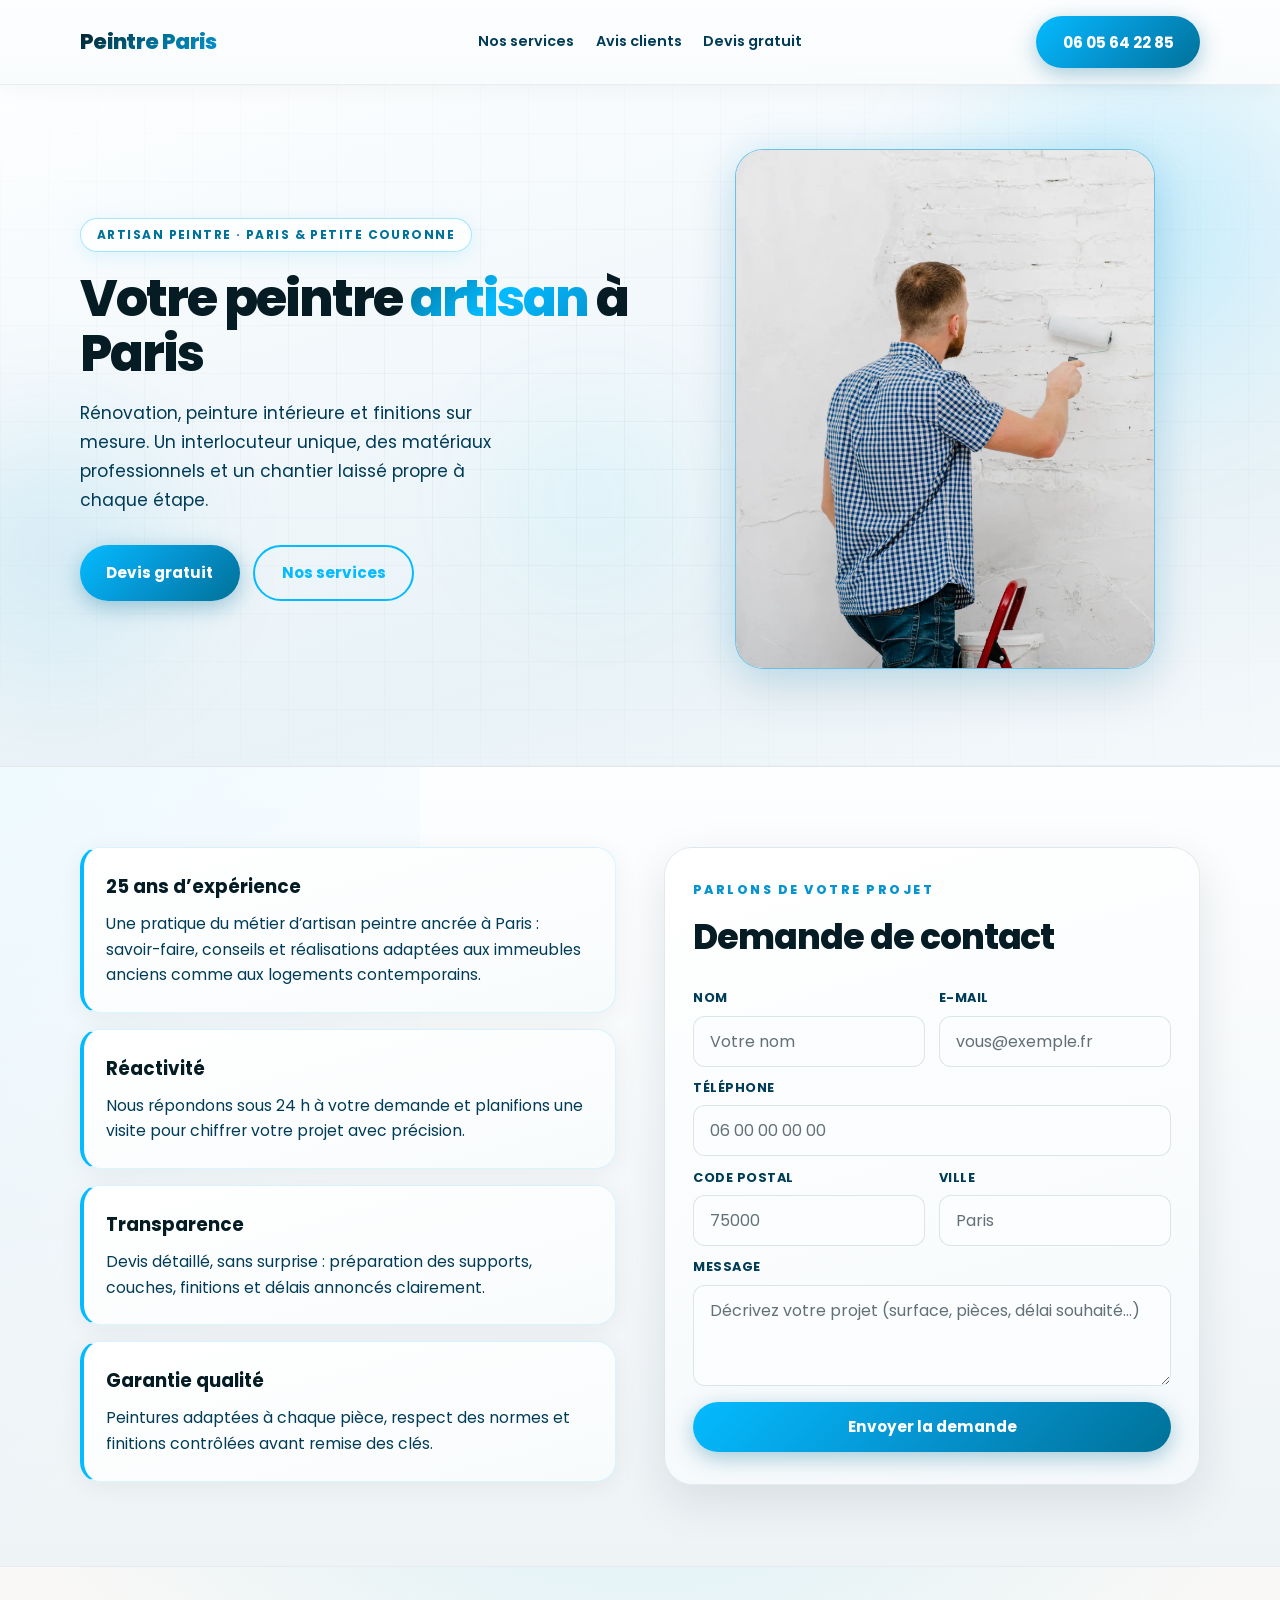
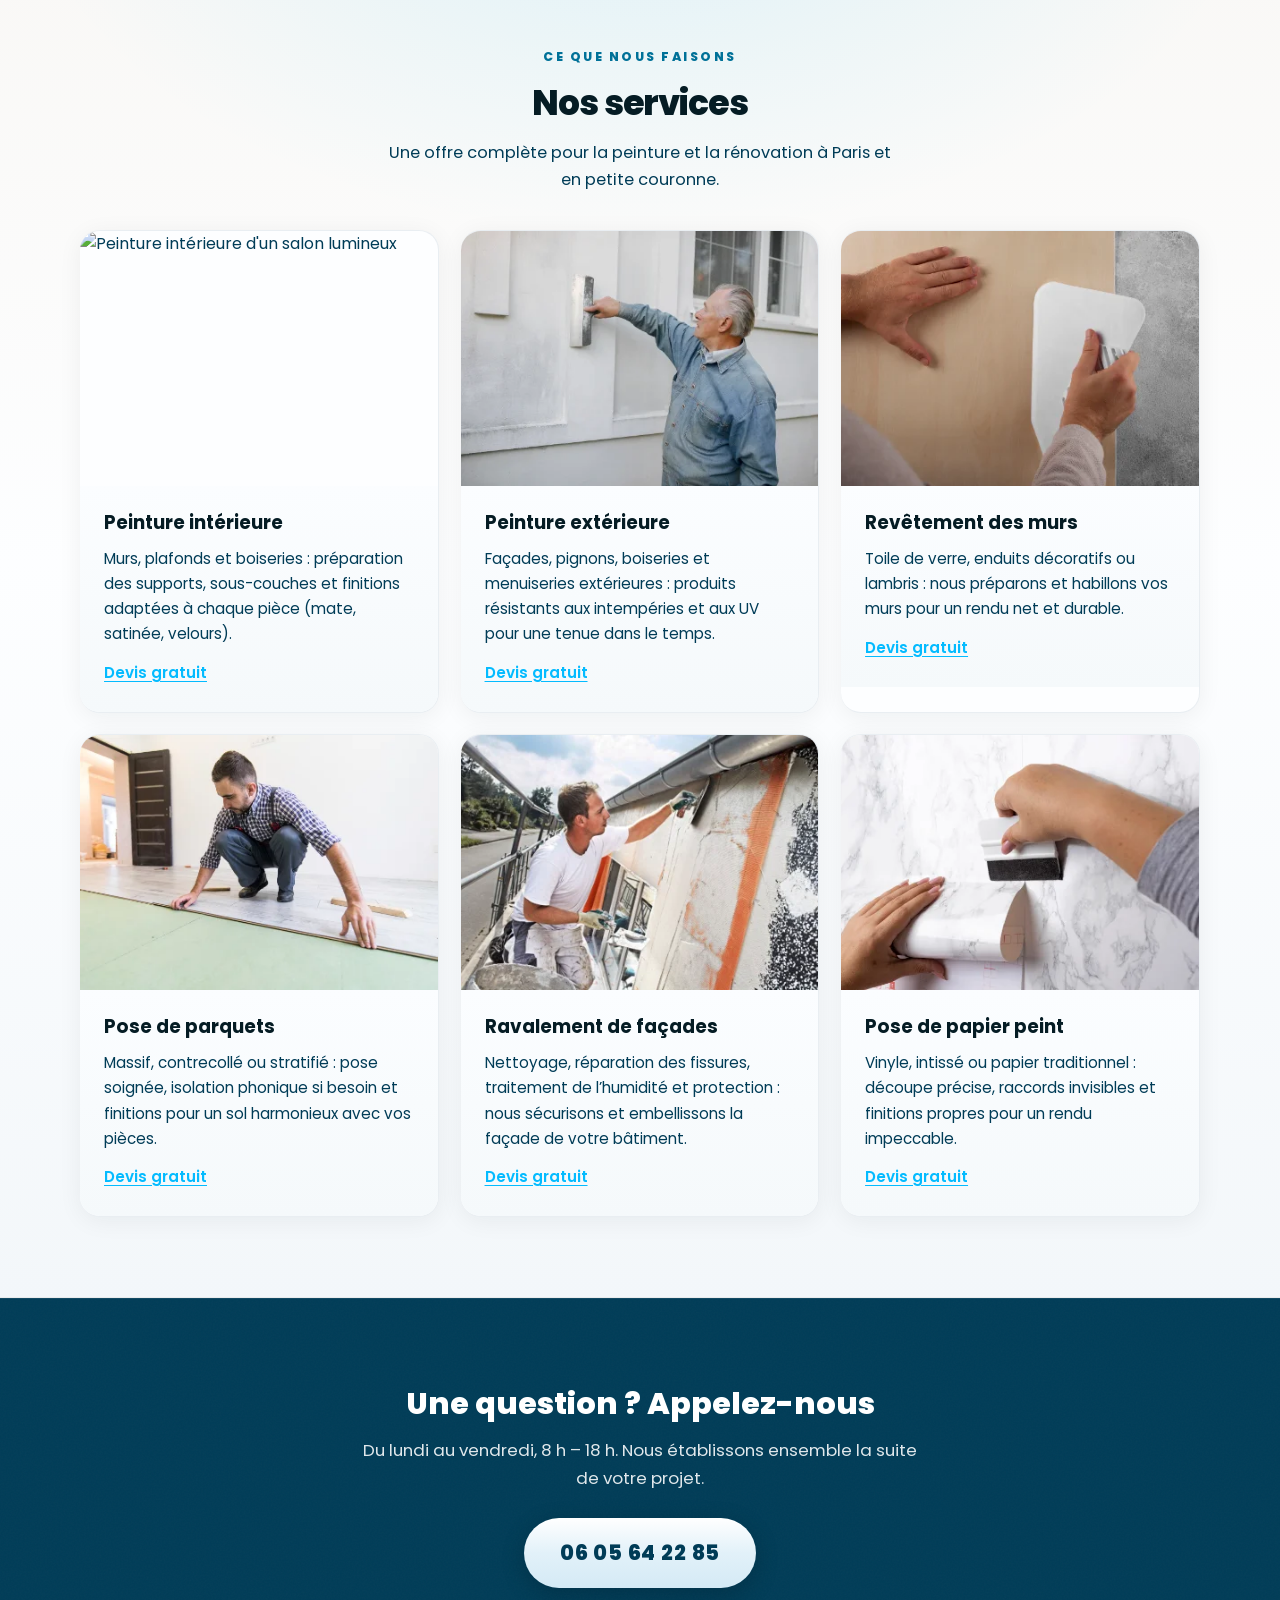
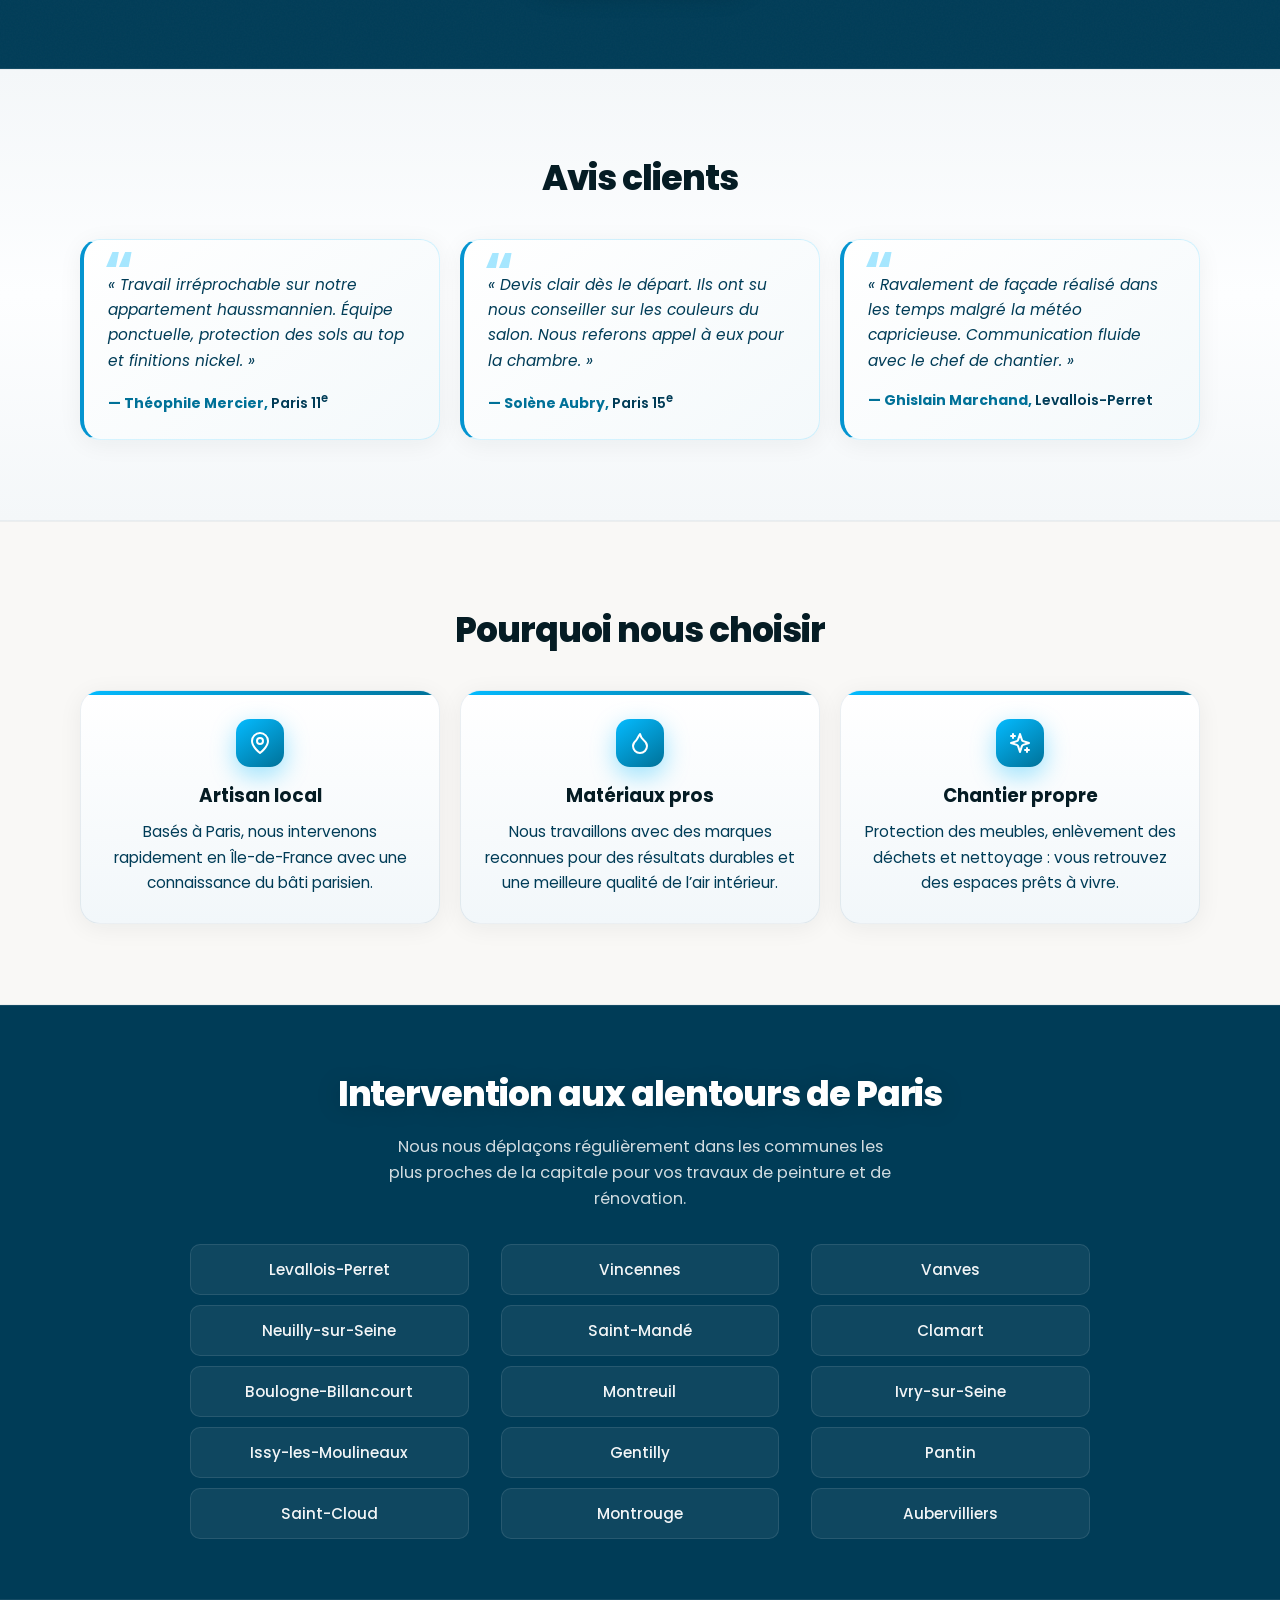
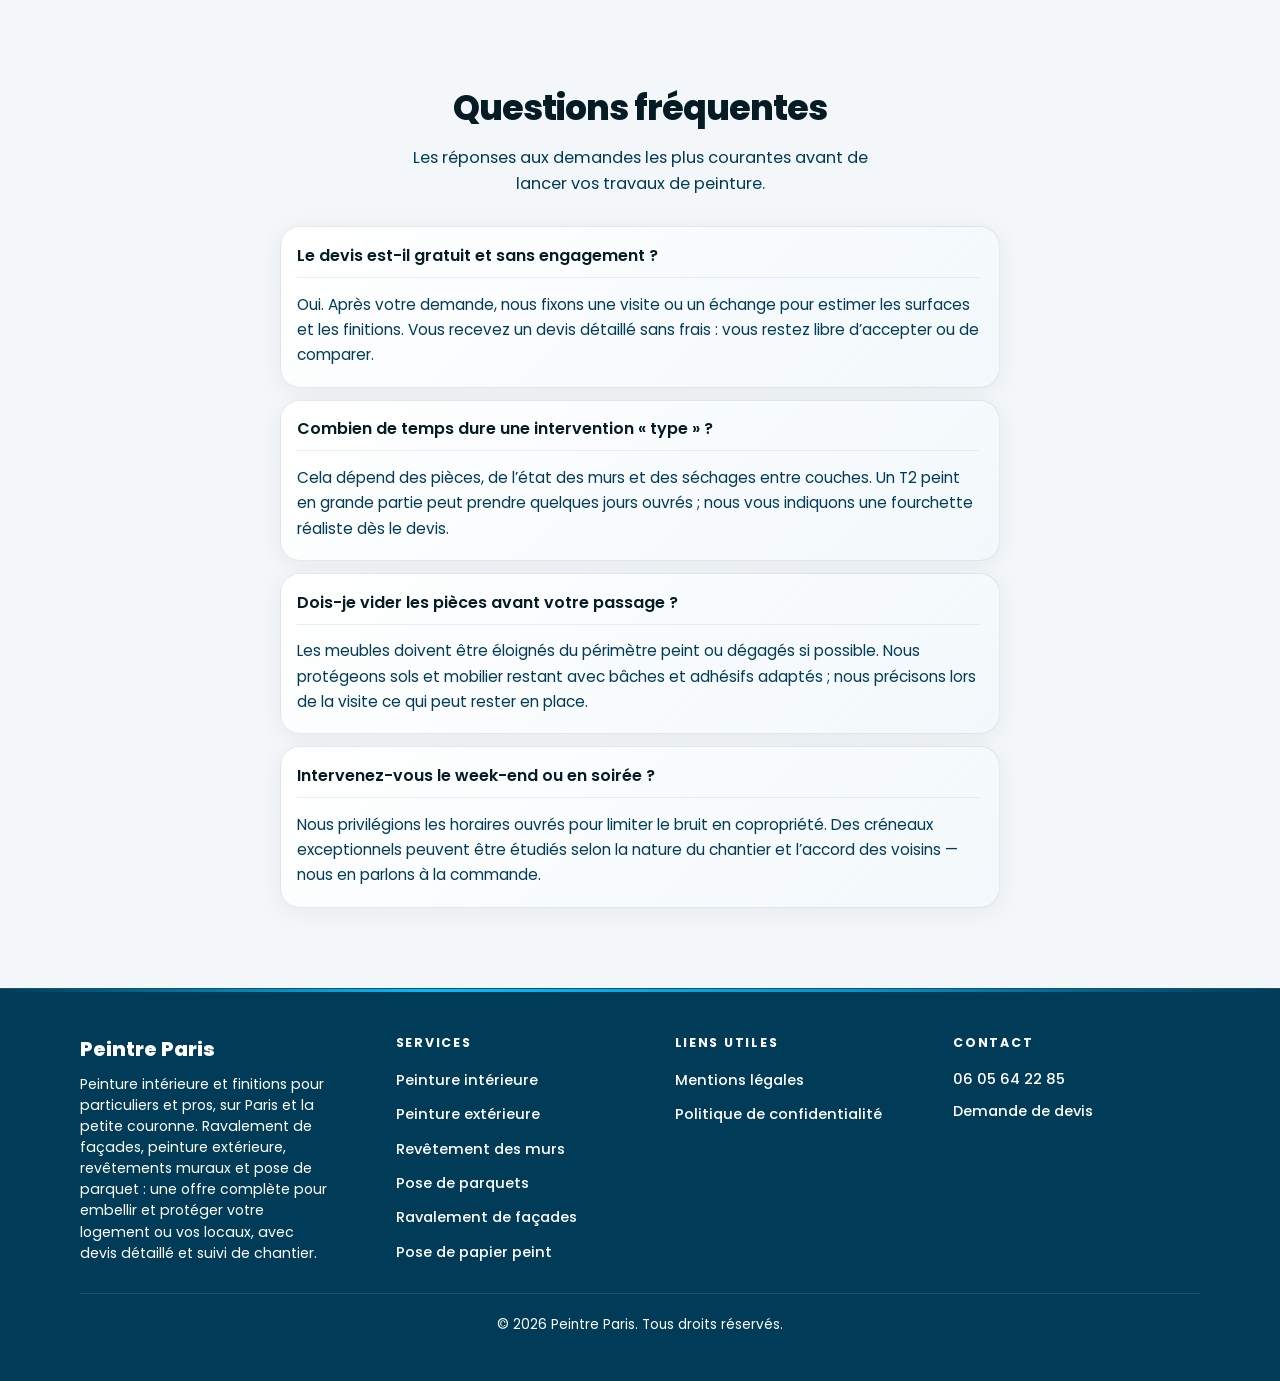
==== index.html @ 9cece426 "Prêt à être mis en ligne" ====
<!DOCTYPE html>
<html lang="fr">
<head>
  <meta charset="UTF-8">
  <meta name="viewport" content="width=device-width, initial-scale=1.0">
  <meta name="description" content="Peintre Paris — artisan peintre à Paris : peinture intérieure, ravalement, finitions. Devis gratuit. Intervention rapide en Île-de-France.">
  <meta name="keywords" content="peintre Paris, artisan peintre, peinture intérieure Paris, ravalement, devis peinture">
  <meta name="robots" content="index, follow">
  <meta property="og:title" content="Peintre Paris | Artisan peintre à Paris">
  <meta property="og:description" content="Peinture et rénovation à Paris. Devis gratuit, travail soigné et délais respectés.">
  <meta property="og:type" content="website">
  <meta property="og:locale" content="fr_FR">
  <title>Peintre Paris | Artisan peintre à Paris — Devis gratuit</title>
  <link rel="canonical" href="https://www.peintre-paris.fr/">
  <link rel="preconnect" href="https://fonts.googleapis.com">
  <link rel="preconnect" href="https://fonts.gstatic.com" crossorigin>
  <link href="https://fonts.googleapis.com/css2?family=Poppins:ital,wght@0,400;0,500;0,600;0,700;0,800;1,400&display=swap" rel="stylesheet">
  <link rel="stylesheet" href="styles.css">
  <script type="application/ld+json">
  {
    "@context": "https://schema.org",
    "@type": "LocalBusiness",
    "name": "Peintre Paris",
    "description": "Artisan peintre à Paris : peinture intérieure, ravalement, finitions et rénovation.",
    "telephone": "+33605642285",
    "areaServed": { "@type": "City", "name": "Paris" },
    "priceRange": "€€"
  }
  </script>
  <script type="application/ld+json">
  {
    "@context": "https://schema.org",
    "@type": "FAQPage",
    "mainEntity": [
      {
        "@type": "Question",
        "name": "Le devis est-il gratuit et sans engagement ?",
        "acceptedAnswer": { "@type": "Answer", "text": "Oui. Après votre demande, nous fixons une visite ou un échange pour estimer les surfaces et les finitions. Vous recevez un devis détaillé sans frais : vous restez libre d'accepter ou de comparer." }
      },
      {
        "@type": "Question",
        "name": "Combien de temps dure une intervention « type » ?",
        "acceptedAnswer": { "@type": "Answer", "text": "Cela dépend des pièces, de l'état des murs et des séchages entre couches. Un T2 peint en grande partie peut prendre quelques jours ouvrés ; nous vous indiquons une fourchette réaliste dès le devis." }
      },
      {
        "@type": "Question",
        "name": "Dois-je vider les pièces avant votre passage ?",
        "acceptedAnswer": { "@type": "Answer", "text": "Les meubles doivent être éloignés du périmètre peint ou dégagés si possible. Nous protégeons sols et mobilier restant avec bâches et adhésifs adaptés ; nous précisons lors de la visite ce qui peut rester en place." }
      },
      {
        "@type": "Question",
        "name": "Intervenez-vous le week-end ou en soirée ?",
        "acceptedAnswer": { "@type": "Answer", "text": "Nous privilégions les horaires ouvrés pour limiter le bruit en copropriété. Des créneaux exceptionnels peuvent être étudiés selon la nature du chantier et l'accord des voisins — nous en parlons à la commande." }
      }
    ]
  }
  </script>
</head>
<body>
  <header class="site-header">
    <div class="container header-inner">
      <a href="#" class="logo" aria-label="Peintre Paris — accueil">Peintre Paris</a>
      <nav class="nav nav-desktop" aria-label="Navigation principale">
        <a href="#services">Nos services</a>
        <a href="#avis">Avis clients</a>
        <a href="#contact">Devis gratuit</a>
      </nav>
      <a href="tel:+33605642285" class="btn btn-primary header-call header-call-desktop" aria-label="Appeler le 06 05 64 22 85">06 05 64 22 85</a>
      <button type="button" class="header-menu-toggle" id="header-menu-toggle" aria-expanded="false" aria-controls="header-menu" aria-label="Ouvrir le menu">
        <span class="header-menu-toggle-bar" aria-hidden="true"></span>
        <span class="header-menu-toggle-bar" aria-hidden="true"></span>
        <span class="header-menu-toggle-bar" aria-hidden="true"></span>
      </button>
    </div>
  </header>

  <!-- Menu mobile : hors du <header> pour que position:fixed couvre bien la fenêtre (évite le bug avec transform/backdrop sur le header) -->
  <div class="header-menu" id="header-menu" hidden>
    <div class="header-menu-backdrop" tabindex="-1"></div>
    <div class="header-menu-panel" role="dialog" aria-modal="true" aria-labelledby="header-menu-title">
      <div class="header-menu-panel-header">
        <p id="header-menu-title" class="visually-hidden">Menu</p>
        <button type="button" class="header-menu-close" id="header-menu-close" aria-label="Fermer le menu">
          <svg class="header-menu-close-icon" xmlns="http://www.w3.org/2000/svg" viewBox="0 0 24 24" fill="none" stroke="currentColor" stroke-width="2" stroke-linecap="round" aria-hidden="true"><path d="M18 6 6 18M6 6l12 12"/></svg>
        </button>
      </div>
      <nav class="nav nav-mobile" aria-label="Navigation principale">
        <a href="#services">Nos services</a>
        <a href="#avis">Avis clients</a>
        <a href="#contact">Devis gratuit</a>
      </nav>
      <a href="tel:+33605642285" class="btn header-call header-call-mobile" aria-label="Appeler le 06 05 64 22 85">06 05 64 22 85</a>
    </div>
  </div>

  <main>
    <section class="hero" aria-labelledby="hero-title">
      <div class="hero-bg" aria-hidden="true">
        <span class="hero-blob hero-blob--1"></span>
        <span class="hero-blob hero-blob--2"></span>
        <span class="hero-blob hero-blob--3"></span>
        <span class="hero-gridlines"></span>
      </div>
      <div class="container hero-grid">
        <div class="hero-content anim-fade-up">
          <p class="hero-badge">Artisan peintre · Paris &amp; petite couronne</p>
          <h1 id="hero-title">Votre peintre <span class="text-gradient">artisan</span> à Paris</h1>
          <p class="hero-lead">Rénovation, peinture intérieure et finitions sur mesure. Un interlocuteur unique, des matériaux professionnels et un chantier laissé propre à chaque étape.</p>
          <div class="hero-actions">
            <a href="#contact" class="btn btn-primary">Devis gratuit</a>
            <a href="#services" class="btn btn-outline">Nos services</a>
          </div>
        </div>
        <div class="hero-visual anim-fade-up anim-delay-1">
          <figure class="hero-figure">
            <img src="public/images/expert-peinture.webp" width="640" height="800" alt="Artisan peintre expert appliquant de la peinture sur un mur intérieur" loading="eager" fetchpriority="high" decoding="async">
          </figure>
        </div>
      </div>
    </section>

    <section class="section section-intro" id="contact" aria-labelledby="intro-title">
      <div class="section-intro-accent" aria-hidden="true"></div>
      <div class="container two-col">
        <div class="intro-cards">
          <h2 id="intro-title" class="visually-hidden">Pourquoi nous écrire</h2>
          <article class="card card-text anim-fade-up">
            <h3 class="card-title">25 ans d’expérience</h3>
            <p>Une pratique du métier d’artisan peintre ancrée à Paris : savoir-faire, conseils et réalisations adaptées aux immeubles anciens comme aux logements contemporains.</p>
          </article>
          <article class="card card-text anim-fade-up anim-delay-1">
            <h3 class="card-title">Réactivité</h3>
            <p>Nous répondons sous 24 h à votre demande et planifions une visite pour chiffrer votre projet avec précision.</p>
          </article>
          <article class="card card-text anim-fade-up anim-delay-2">
            <h3 class="card-title">Transparence</h3>
            <p>Devis détaillé, sans surprise : préparation des supports, couches, finitions et délais annoncés clairement.</p>
          </article>
          <article class="card card-text anim-fade-up anim-delay-3">
            <h3 class="card-title">Garantie qualité</h3>
            <p>Peintures adaptées à chaque pièce, respect des normes et finitions contrôlées avant remise des clés.</p>
          </article>
        </div>
        <div class="contact-block anim-fade-up">
          <p class="eyebrow">Parlons de votre projet</p>
          <h2 class="section-heading">Demande de contact</h2>
          <form class="contact-form" action="#" method="post" name="contact">
            <div class="contact-form-row">
              <div class="contact-field">
                <label for="name">Nom</label>
                <input type="text" id="name" name="name" required autocomplete="name" placeholder="Votre nom">
              </div>
              <div class="contact-field">
                <label for="email">E-mail</label>
                <input type="email" id="email" name="email" required autocomplete="email" placeholder="vous@exemple.fr">
              </div>
            </div>
            <div class="contact-form-row contact-form-row--full">
              <div class="contact-field">
                <label for="phone">Téléphone</label>
                <input type="tel" id="phone" name="phone" autocomplete="tel" placeholder="06 00 00 00 00">
              </div>
            </div>
            <div class="contact-form-row">
              <div class="contact-field">
                <label for="postal">Code postal</label>
                <input type="text" id="postal" name="postal" required inputmode="numeric" autocomplete="postal-code" maxlength="9" placeholder="75000">
              </div>
              <div class="contact-field">
                <label for="city">Ville</label>
                <input type="text" id="city" name="city" required autocomplete="address-level2" placeholder="Paris">
              </div>
            </div>
            <div class="contact-field contact-field--full">
              <label for="message">Message</label>
              <textarea id="message" name="message" rows="3" required placeholder="Décrivez votre projet (surface, pièces, délai souhaité…)"></textarea>
            </div>

            <button type="submit" class="btn btn-primary btn-block">Envoyer la demande</button>
          </form>
        </div>
      </div>
    </section>

    <section class="section section-services" id="services" aria-labelledby="services-title">
      <div class="section-services-glow" aria-hidden="true"></div>
      <div class="container">
        <p class="eyebrow center">Ce que nous faisons</p>
        <h2 id="services-title" class="section-heading center">Nos services</h2>
        <p class="section-sub center">Une offre complète pour la peinture et la rénovation à Paris et en petite couronne.</p>
        <div class="services-grid">
          <article class="card card-service anim-fade-up">
            <img src="public/images/images-services/peinture%20inte%CC%81rieure.webp" width="400" height="285" alt="Peinture intérieure d'un salon lumineux" loading="lazy" decoding="async">
            <div class="card-service-body">
              <h3 class="card-title">Peinture intérieure</h3>
              <p>Murs, plafonds et boiseries : préparation des supports, sous-couches et finitions adaptées à chaque pièce (mate, satinée, velours).</p>
              <a href="#contact" class="card-service-link">Devis gratuit</a>
            </div>
          </article>
          <article class="card card-service anim-fade-up anim-delay-1">
            <img src="public/images/images-services/peinture%20eterieur.webp" width="400" height="285" alt="Façade de maison et peinture extérieure" loading="lazy" decoding="async">
            <div class="card-service-body">
              <h3 class="card-title">Peinture extérieure</h3>
              <p>Façades, pignons, boiseries et menuiseries extérieures : produits résistants aux intempéries et aux UV pour une tenue dans le temps.</p>
              <a href="#contact" class="card-service-link">Devis gratuit</a>
            </div>
          </article>
          <article class="card card-service anim-fade-up anim-delay-2">
            <img src="public/images/images-services/revetement%20murs.webp" width="400" height="285" alt="Revêtement mural et intérieur soigné" loading="lazy" decoding="async">
            <div class="card-service-body">
              <h3 class="card-title">Revêtement des murs</h3>
              <p>Toile de verre, enduits décoratifs ou lambris : nous préparons et habillons vos murs pour un rendu net et durable.</p>
              <a href="#contact" class="card-service-link">Devis gratuit</a>
            </div>
          </article>
          <article class="card card-service anim-fade-up anim-delay-3">
            <img src="public/images/images-services/pose%20de%20parquet.webp" width="400" height="285" alt="Pose de parquet et sol en bois" loading="lazy" decoding="async">
            <div class="card-service-body">
              <h3 class="card-title">Pose de parquets</h3>
              <p>Massif, contrecollé ou stratifié : pose soignée, isolation phonique si besoin et finitions pour un sol harmonieux avec vos pièces.</p>
              <a href="#contact" class="card-service-link">Devis gratuit</a>
            </div>
          </article>
          <article class="card card-service anim-fade-up anim-delay-1">
            <img src="public/images/images-services/ravalement%20facades.webp" width="400" height="285" alt="Ravalement de façade d'immeuble" loading="lazy" decoding="async">
            <div class="card-service-body">
              <h3 class="card-title">Ravalement de façades</h3>
              <p>Nettoyage, réparation des fissures, traitement de l’humidité et protection : nous sécurisons et embellissons la façade de votre bâtiment.</p>
              <a href="#contact" class="card-service-link">Devis gratuit</a>
            </div>
          </article>
          <article class="card card-service anim-fade-up anim-delay-2">
            <img src="public/images/images-services/pose%20papier%20peint.webp" width="400" height="285" alt="Pose de papier peint sur un mur" loading="lazy" decoding="async">
            <div class="card-service-body">
              <h3 class="card-title">Pose de papier peint</h3>
              <p>Vinyle, intissé ou papier traditionnel : découpe précise, raccords invisibles et finitions propres pour un rendu impeccable.</p>
              <a href="#contact" class="card-service-link">Devis gratuit</a>
            </div>
          </article>
        </div>
      </div>
    </section>

    <section class="section section-cta-call" aria-labelledby="call-title">
      <div class="container cta-call-inner anim-fade-up">
        <h2 id="call-title">Une question ? Appelez-nous</h2>
        <p class="cta-call-text">Du lundi au vendredi, 8 h – 18 h. Nous établissons ensemble la suite de votre projet.</p>
        <a href="tel:+33605642285" class="btn btn-call">06 05 64 22 85</a>
      </div>
    </section>

    <section class="section section-reviews" id="avis" aria-labelledby="reviews-title">
      <div class="container">
        <h2 id="reviews-title" class="section-heading center">Avis clients</h2>
        <div class="reviews-grid">
          <blockquote class="card review anim-fade-up">
            <p>« Travail irréprochable sur notre appartement haussmannien. Équipe ponctuelle, protection des sols au top et finitions nickel. »</p>
            <footer>— Théophile Mercier, <span>Paris 11<sup>e</sup></span></footer>
          </blockquote>
          <blockquote class="card review anim-fade-up anim-delay-1">
            <p>« Devis clair dès le départ. Ils ont su nous conseiller sur les couleurs du salon. Nous referons appel à eux pour la chambre. »</p>
            <footer>— Solène Aubry, <span>Paris 15<sup>e</sup></span></footer>
          </blockquote>
          <blockquote class="card review anim-fade-up anim-delay-2">
            <p>« Ravalement de façade réalisé dans les temps malgré la météo capricieuse. Communication fluide avec le chef de chantier. »</p>
            <footer>— Ghislain Marchand, <span>Levallois-Perret</span></footer>
          </blockquote>
        </div>
      </div>
    </section>

    <section class="section section-why" aria-labelledby="why-title">
      <div class="container">
        <h2 id="why-title" class="section-heading center">Pourquoi nous choisir</h2>
        <div class="why-grid">
          <article class="card card-why anim-fade-up">
            <span class="card-why-icon" aria-hidden="true">
              <svg class="card-why-icon-svg" xmlns="http://www.w3.org/2000/svg" viewBox="0 0 24 24" fill="none" stroke="currentColor" stroke-width="2" stroke-linecap="round" stroke-linejoin="round"><path d="M20 10c0 6-8 12-8 12s-8-6-8-12a8 8 0 0 1 16 0Z"/><circle cx="12" cy="10" r="3"/></svg>
            </span>
            <h3 class="card-title">Artisan local</h3>
            <p>Basés à Paris, nous intervenons rapidement en Île-de-France avec une connaissance du bâti parisien.</p>
          </article>
          <article class="card card-why anim-fade-up anim-delay-1">
            <span class="card-why-icon" aria-hidden="true">
              <svg class="card-why-icon-svg" xmlns="http://www.w3.org/2000/svg" viewBox="0 0 24 24" fill="none" stroke="currentColor" stroke-width="2" stroke-linecap="round" stroke-linejoin="round"><path d="M12 22a7 7 0 0 0 7-7c0-2-1-3.9-3-5.5s-3.5-4-4-6.5c-1.5 2-2.5 4.5-4 6.5C6 11.1 5 13 5 15a7 7 0 0 0 7 7z"/></svg>
            </span>
            <h3 class="card-title">Matériaux pros</h3>
            <p>Nous travaillons avec des marques reconnues pour des résultats durables et une meilleure qualité de l’air intérieur.</p>
          </article>
          <article class="card card-why anim-fade-up anim-delay-2">
            <span class="card-why-icon" aria-hidden="true">
              <svg class="card-why-icon-svg" xmlns="http://www.w3.org/2000/svg" viewBox="0 0 24 24" fill="none" stroke="currentColor" stroke-width="2" stroke-linecap="round" stroke-linejoin="round"><path d="m12 3-1.912 5.813a2 2 0 0 1-1.275 1.275L3 12l5.813 1.912a2 2 0 0 1 1.275 1.275L12 21l1.912-5.813a2 2 0 0 1 1.275-1.275L21 12l-5.813-1.912a2 2 0 0 1-1.275-1.275L12 3Z"/><path d="M5 3v4"/><path d="M19 17v4"/><path d="M3 5h4"/><path d="M17 19h4"/></svg>
            </span>
            <h3 class="card-title">Chantier propre</h3>
            <p>Protection des meubles, enlèvement des déchets et nettoyage : vous retrouvez des espaces prêts à vivre.</p>
          </article>
        </div>
      </div>
    </section>

    <section class="section section-communes" id="communes" aria-labelledby="communes-title">
      <div class="container">
        <h2 id="communes-title" class="section-heading section-heading--light center">Intervention aux alentours de Paris</h2>
        <p class="section-communes-intro">Nous nous déplaçons régulièrement dans les communes les plus proches de la capitale pour vos travaux de peinture et de rénovation.</p>
        <div class="communes-grid">
          <ul class="communes-list">
            <li>Levallois-Perret</li>
            <li>Neuilly-sur-Seine</li>
            <li>Boulogne-Billancourt</li>
            <li>Issy-les-Moulineaux</li>
            <li>Saint-Cloud</li>
          </ul>
          <ul class="communes-list">
            <li>Vincennes</li>
            <li>Saint-Mandé</li>
            <li>Montreuil</li>
            <li>Gentilly</li>
            <li>Montrouge</li>
          </ul>
          <ul class="communes-list">
            <li>Vanves</li>
            <li>Clamart</li>
            <li>Ivry-sur-Seine</li>
            <li>Pantin</li>
            <li>Aubervilliers</li>
          </ul>
        </div>
      </div>
    </section>

    <section class="section section-faq" id="faq" aria-labelledby="faq-title">
      <div class="container faq-inner anim-fade-up">
        <h2 id="faq-title" class="section-heading center">Questions fréquentes</h2>
        <p class="faq-intro">Les réponses aux demandes les plus courantes avant de lancer vos travaux de peinture.</p>
        <div class="faq-list">
          <article class="faq-item">
            <h3 class="faq-question">Le devis est-il gratuit et sans engagement&nbsp;?</h3>
            <div class="faq-answer">
              <p>Oui. Après votre demande, nous fixons une visite ou un échange pour estimer les surfaces et les finitions. Vous recevez un devis détaillé sans frais : vous restez libre d’accepter ou de comparer.</p>
            </div>
          </article>
          <article class="faq-item">
            <h3 class="faq-question">Combien de temps dure une intervention «&nbsp;type&nbsp;»&nbsp;?</h3>
            <div class="faq-answer">
              <p>Cela dépend des pièces, de l’état des murs et des séchages entre couches. Un T2 peint en grande partie peut prendre quelques jours ouvrés ; nous vous indiquons une fourchette réaliste dès le devis.</p>
            </div>
          </article>
          <article class="faq-item">
            <h3 class="faq-question">Dois-je vider les pièces avant votre passage&nbsp;?</h3>
            <div class="faq-answer">
              <p>Les meubles doivent être éloignés du périmètre peint ou dégagés si possible. Nous protégeons sols et mobilier restant avec bâches et adhésifs adaptés ; nous précisons lors de la visite ce qui peut rester en place.</p>
            </div>
          </article>
          <article class="faq-item">
            <h3 class="faq-question">Intervenez-vous le week-end ou en soirée&nbsp;?</h3>
            <div class="faq-answer">
              <p>Nous privilégions les horaires ouvrés pour limiter le bruit en copropriété. Des créneaux exceptionnels peuvent être étudiés selon la nature du chantier et l’accord des voisins — nous en parlons à la commande.</p>
            </div>
          </article>
        </div>
      </div>
    </section>
  </main>

  <footer class="site-footer">
    <div class="container footer-grid">
      <div class="footer-col footer-col--brand">
        <strong class="footer-logo">Peintre Paris</strong>
        <p class="footer-desc">Peinture intérieure et finitions pour particuliers et pros, sur Paris et la petite couronne. Ravalement de façades, peinture extérieure, revêtements muraux et pose de parquet : une offre complète pour embellir et protéger votre logement ou vos locaux, avec devis détaillé et suivi de chantier.</p>
      </div>
      <div class="footer-col">
        <h3 class="footer-title">Services</h3>
        <ul class="footer-list">
          <li><a href="#services">Peinture intérieure</a></li>
          <li><a href="#services">Peinture extérieure</a></li>
          <li><a href="#services">Revêtement des murs</a></li>
          <li><a href="#services">Pose de parquets</a></li>
          <li><a href="#services">Ravalement de façades</a></li>
          <li><a href="#services">Pose de papier peint</a></li>
        </ul>
      </div>
      <div class="footer-col">
        <h3 class="footer-title">Liens utiles</h3>
        <ul class="footer-list">
          <li><a href="mentions-legales.html">Mentions légales</a></li>
          <li><a href="politique-confidentialite.html">Politique de confidentialité</a></li>
        </ul>
      </div>
      <div class="footer-col">
        <h3 class="footer-title">Contact</h3>
        <p class="footer-contact-line">
          <a href="tel:+33605642285">06 05 64 22 85</a>
        </p>
        <p class="footer-contact-line">
          <a href="#contact">Demande de devis</a>
        </p>
      </div>
      <p class="footer-copy">&copy; <span id="year"></span> Peintre Paris. Tous droits réservés.</p>
    </div>
  </footer>

  <script>
    document.getElementById('year').textContent = new Date().getFullYear();

    (function () {
      var toggle = document.getElementById('header-menu-toggle');
      var menu = document.getElementById('header-menu');
      if (!toggle || !menu) return;

      var backdrop = menu.querySelector('.header-menu-backdrop');

      function openMenu() {
        menu.removeAttribute('hidden');
        toggle.setAttribute('aria-expanded', 'true');
        toggle.classList.add('is-open');
        document.body.classList.add('menu-open');
      }

      function closeMenu() {
        menu.setAttribute('hidden', '');
        toggle.setAttribute('aria-expanded', 'false');
        toggle.classList.remove('is-open');
        document.body.classList.remove('menu-open');
      }

      function isOpen() {
        return !menu.hasAttribute('hidden');
      }

      toggle.addEventListener('click', function () {
        if (isOpen()) closeMenu();
        else openMenu();
      });

      if (backdrop) backdrop.addEventListener('click', closeMenu);

      var closeBtn = document.getElementById('header-menu-close');
      if (closeBtn) closeBtn.addEventListener('click', closeMenu);

      menu.querySelectorAll('a').forEach(function (link) {
        link.addEventListener('click', closeMenu);
      });

      document.addEventListener('keydown', function (e) {
        if (e.key === 'Escape' && isOpen()) closeMenu();
      });
    })();
  </script>
</body>
</html>
---- styles.css ----
/* Charte : accent #04BBFF, #0594D0, #007198, #003C57, #051C24 */

:root {
  --color-accent: #04bbff;
  --color-accent-mid: #0594d0;
  --color-accent-deep: #007198;
  --color-text-strong: #003c57;
  --color-text-dark: #051c24;
  /* Blancs nuancés (pas de #fff pur partout) */
  --bg-page: #f4f7f9;
  --bg-elevated: #fdfeff;
  --bg-muted: #eef3f6;
  --bg-warm: #f9f8f6;
  --color-bg-card: #ffffff;
  --color-border: rgba(0, 60, 87, 0.1);
  --shadow-sm: 0 4px 24px rgba(5, 28, 36, 0.06);
  --shadow-md: 0 16px 48px rgba(5, 28, 36, 0.1);
  --shadow-glow: 0 0 60px rgba(4, 187, 255, 0.28);
  --radius-lg: 20px;
  --radius-xl: 28px;
  --font: "Poppins", system-ui, sans-serif;
  --transition: 0.35s cubic-bezier(0.4, 0, 0.2, 1);
  /* Décalage au scroll vers les ancres (#contact, etc.) : sous le header sticky + marge */
  --scroll-anchor-offset: clamp(4.75rem, 3.25rem + 4vw, 6rem);
}

*,
*::before,
*::after {
  box-sizing: border-box;
}

html {
  scroll-behavior: smooth;
  scroll-padding-top: var(--scroll-anchor-offset);
}

body {
  margin: 0;
  font-family: var(--font);
  font-size: 1rem;
  line-height: 1.65;
  color: var(--color-text-strong);
  background-color: var(--bg-page);
  /* Fonds clairs : grain très léger + halos bleutés (évite le « blanc clinique ») */
  background-image:
    radial-gradient(ellipse 120% 80% at 80% -20%, rgba(4, 187, 255, 0.09), transparent 50%),
    radial-gradient(ellipse 90% 60% at 0% 100%, rgba(0, 113, 152, 0.06), transparent 45%),
    linear-gradient(180deg, #fafcfd 0%, var(--bg-page) 35%, #f0f5f8 100%);
  background-attachment: fixed;
  -webkit-font-smoothing: antialiased;
}

img {
  max-width: 100%;
  height: auto;
  display: block;
}

a {
  color: var(--color-accent-deep);
  text-decoration: none;
  transition: color var(--transition);
}

a:hover {
  color: var(--color-accent);
}

.visually-hidden {
  position: absolute;
  width: 1px;
  height: 1px;
  padding: 0;
  margin: -1px;
  overflow: hidden;
  clip: rect(0, 0, 0, 0);
  white-space: nowrap;
  border: 0;
}

.container {
  width: min(1120px, 100% - 2.5rem);
  margin-inline: auto;
  position: relative;
  z-index: 1;
}

/* Header — blanc cassé / verre clair */
.site-header {
  position: sticky;
  top: 0;
  z-index: 100;
  background: linear-gradient(180deg, rgba(253, 254, 255, 0.97) 0%, rgba(248, 251, 252, 0.92) 100%);
  backdrop-filter: blur(14px);
  -webkit-backdrop-filter: blur(14px);
  border-bottom: 1px solid rgba(0, 60, 87, 0.08);
  box-shadow: 0 4px 24px rgba(5, 28, 36, 0.04);
  animation: headerSlide 0.55s ease-out both;
}

/* Pas de transform ici : sinon le header crée un bloc de référence et casse position:fixed des descendants */
@keyframes headerSlide {
  from {
    opacity: 0;
  }
  to {
    opacity: 1;
  }
}

.header-inner {
  display: grid;
  grid-template-columns: 1fr auto;
  grid-template-rows: auto;
  align-items: center;
  gap: 0.85rem 1rem;
  padding-block: 1rem;
}

.header-inner .logo {
  grid-column: 1;
  grid-row: 1;
  justify-self: start;
}

.header-inner .nav-desktop {
  display: none !important;
}

.header-inner .header-call-desktop {
  display: none;
}

.header-inner .header-menu-toggle {
  grid-column: 2;
  grid-row: 1;
  justify-self: end;
}

@media (min-width: 901px) {
  .header-inner {
    grid-template-columns: minmax(0, 1fr) auto minmax(0, 1fr);
    gap: 1rem;
  }

  .header-inner .logo {
    grid-column: 1;
  }

  .header-inner .nav-desktop {
    display: flex !important;
    grid-column: 2;
    justify-self: center;
  }

  .header-inner .header-call-desktop {
    display: inline-flex;
    grid-column: 3;
    justify-self: end;
  }

  .header-inner .header-menu-toggle {
    display: none;
  }
}

.logo {
  font-family: var(--font);
  font-weight: 800;
  font-size: 1.35rem;
  letter-spacing: -0.03em;
  background: linear-gradient(135deg, var(--color-text-dark) 0%, var(--color-accent-deep) 55%, var(--color-accent-mid) 100%);
  -webkit-background-clip: text;
  background-clip: text;
  color: transparent;
  -webkit-text-fill-color: transparent;
}

.logo:hover {
  filter: brightness(1.08);
}

.nav {
  display: flex;
  gap: 1.35rem;
  font-size: 0.9rem;
  font-weight: 600;
  letter-spacing: normal;
}

.nav a {
  color: var(--color-text-strong);
  position: relative;
}

.nav a::after {
  content: "";
  position: absolute;
  left: 0;
  bottom: -4px;
  width: 0;
  height: 2px;
  background: linear-gradient(90deg, var(--color-accent), var(--color-accent-mid));
  transition: width var(--transition);
}

.nav a:hover {
  color: var(--color-text-dark);
}

.nav a:hover::after {
  width: 100%;
}

.header-call {
  padding: 0.55rem 1.1rem;
  font-size: 0.85rem;
  white-space: nowrap;
}

.header-menu-toggle {
  display: inline-flex;
  flex-direction: column;
  justify-content: center;
  align-items: center;
  gap: 5px;
  width: 44px;
  height: 44px;
  padding: 0;
  border: 0;
  background: transparent;
  cursor: pointer;
  border-radius: 10px;
  color: var(--color-text-dark);
  transition: background var(--transition);
}

.header-menu-toggle:hover {
  background: rgba(4, 187, 255, 0.12);
}

.header-menu-toggle:focus-visible {
  outline: 2px solid var(--color-accent);
  outline-offset: 2px;
}

.header-menu-toggle-bar {
  display: block;
  width: 22px;
  height: 2px;
  background: currentColor;
  border-radius: 1px;
  transition:
    transform 0.25s ease,
    opacity 0.2s ease;
}

.header-menu-toggle.is-open .header-menu-toggle-bar:nth-child(1) {
  transform: translateY(7px) rotate(45deg);
}

.header-menu-toggle.is-open .header-menu-toggle-bar:nth-child(2) {
  opacity: 0;
}

.header-menu-toggle.is-open .header-menu-toggle-bar:nth-child(3) {
  transform: translateY(-7px) rotate(-45deg);
}

/* [hidden] doit rester prioritaire : ne pas mettre display:flex sur .header-menu sans [hidden], sinon le panneau reste visible */
.header-menu {
  position: fixed;
  inset: 0;
  z-index: 99999;
  justify-content: flex-end;
}

.header-menu[hidden] {
  display: none !important;
}

.header-menu:not([hidden]) {
  display: flex;
  pointer-events: auto;
}

.header-menu-backdrop {
  position: absolute;
  inset: 0;
  z-index: 0;
  background: rgba(5, 28, 36, 0.5);
  backdrop-filter: blur(4px);
  -webkit-backdrop-filter: blur(4px);
}

.header-menu-panel {
  position: relative;
  z-index: 1;
  width: min(320px, 100%);
  max-width: 100%;
  height: 100%;
  background: #003c57;
  color: #fff;
  border-left: 1px solid rgba(255, 255, 255, 0.12);
  box-shadow: -12px 0 40px rgba(0, 0, 0, 0.35);
  padding: 0.75rem 1rem 1.5rem;
  display: flex;
  flex-direction: column;
  gap: 1rem;
  overflow-y: auto;
  animation: headerPanelIn 0.28s ease-out;
}

@keyframes headerPanelIn {
  from {
    transform: translateX(100%);
    opacity: 0.96;
  }
  to {
    transform: translateX(0);
    opacity: 1;
  }
}

.header-menu-panel-header {
  display: flex;
  justify-content: flex-end;
  align-items: center;
  flex-shrink: 0;
  min-height: 44px;
}

.header-menu-close {
  display: inline-flex;
  align-items: center;
  justify-content: center;
  width: 44px;
  height: 44px;
  padding: 0;
  border: 0;
  border-radius: 10px;
  background: rgba(255, 255, 255, 0.1);
  color: #fff;
  cursor: pointer;
  transition: background 0.2s ease;
}

.header-menu-close:hover {
  background: rgba(255, 255, 255, 0.2);
}

.header-menu-close:focus-visible {
  outline: 2px solid var(--color-accent);
  outline-offset: 2px;
}

.header-menu-close-icon {
  width: 22px;
  height: 22px;
  display: block;
}

.nav-mobile {
  flex: 0 1 auto;
  padding-top: 0.25rem;
  flex-direction: column;
  align-items: stretch;
  gap: 0;
}

.nav-mobile a {
  padding: 0.85rem 0;
  border-bottom: 1px solid rgba(255, 255, 255, 0.15);
  font-size: 1.05rem;
  color: #fff;
}

.nav-mobile a:hover {
  color: #fff;
  opacity: 0.9;
}

.nav-mobile a:last-of-type {
  border-bottom: none;
}

.nav-mobile a::after {
  display: none;
}

.header-call-mobile {
  width: 100%;
  justify-content: center;
  flex-shrink: 0;
  margin-top: 0;
  padding-top: 0;
  background: linear-gradient(180deg, #ffffff 0%, #e8f4f8 100%);
  color: #003c57;
  border: 0;
  box-shadow: 0 6px 20px rgba(0, 0, 0, 0.2);
}

.header-call-mobile:hover {
  color: #003c57;
  filter: brightness(1.05);
}

body.menu-open {
  overflow: hidden;
}

@media (min-width: 901px) {
  .header-menu {
    display: none !important;
  }
}

@media (prefers-reduced-motion: reduce) {
  .header-menu-panel {
    animation: none;
  }

  .header-menu-toggle-bar {
    transition: none;
  }
}

/* Hero — fond clair, accents marqués */
.hero {
  position: relative;
  padding-block: clamp(3.5rem, 10vw, 6rem);
  padding-top: clamp(2.5rem, 6vw, 4rem);
  overflow: hidden;
  background: linear-gradient(165deg, #fdfeff 0%, #f2f8fb 38%, #e8f2f7 72%, #f5f9fb 100%);
  border-bottom: 1px solid rgba(0, 60, 87, 0.06);
}

.hero-bg {
  position: absolute;
  inset: 0;
  pointer-events: none;
  overflow: hidden;
}

.hero-blob {
  position: absolute;
  border-radius: 50%;
  filter: blur(60px);
  opacity: 0.55;
  animation: blobFloat 18s ease-in-out infinite;
}

.hero-blob--1 {
  width: min(480px, 70vw);
  height: min(480px, 70vw);
  top: -15%;
  right: -8%;
  background: radial-gradient(circle, rgba(4, 187, 255, 0.45) 0%, transparent 70%);
  animation-delay: 0s;
  opacity: 0.5;
}

.hero-blob--2 {
  width: min(360px, 50vw);
  height: min(360px, 50vw);
  bottom: 5%;
  left: -10%;
  background: radial-gradient(circle, rgba(5, 148, 208, 0.35) 0%, transparent 70%);
  animation-delay: -6s;
  opacity: 0.45;
}

.hero-blob--3 {
  width: min(280px, 40vw);
  height: min(280px, 40vw);
  top: 40%;
  left: 35%;
  background: radial-gradient(circle, rgba(0, 209, 255, 0.25) 0%, transparent 65%);
  animation-delay: -12s;
  opacity: 0.4;
}

@keyframes blobFloat {
  0%,
  100% {
    transform: translate(0, 0) scale(1);
  }
  33% {
    transform: translate(3%, -4%) scale(1.05);
  }
  66% {
    transform: translate(-2%, 3%) scale(0.98);
  }
}

.hero-gridlines {
  position: absolute;
  inset: 0;
  background-image:
    linear-gradient(rgba(0, 60, 87, 0.045) 1px, transparent 1px),
    linear-gradient(90deg, rgba(0, 60, 87, 0.045) 1px, transparent 1px);
  background-size: 48px 48px;
  mask-image: radial-gradient(ellipse 80% 70% at 50% 50%, black 25%, transparent 100%);
  opacity: 0.85;
}

.hero-grid {
  display: grid;
  grid-template-columns: 1fr;
  gap: 2.75rem;
  align-items: center;
  position: relative;
  z-index: 1;
}

@media (min-width: 900px) {
  .hero-grid {
    grid-template-columns: 1.05fr 0.95fr;
    gap: 3rem;
  }
}

.hero-badge {
  display: inline-block;
  margin: 0 0 1.25rem;
  padding: 0.4rem 1rem;
  font-size: 0.75rem;
  font-weight: 700;
  letter-spacing: 0.12em;
  text-transform: uppercase;
  color: var(--color-accent-deep);
  background: rgba(255, 255, 255, 0.75);
  border: 1px solid rgba(4, 187, 255, 0.35);
  border-radius: 999px;
  box-shadow: 0 4px 20px rgba(4, 187, 255, 0.12);
}

.hero-content h1 {
  margin: 0 0 1.1rem;
  font-family: var(--font);
  font-size: clamp(2.15rem, 5vw, 3.15rem);
  line-height: 1.08;
  font-weight: 800;
  color: var(--color-text-dark);
  letter-spacing: -0.04em;
}

.text-gradient {
  background: linear-gradient(135deg, var(--color-accent-deep) 0%, var(--color-accent) 50%, var(--color-accent-mid) 100%);
  -webkit-background-clip: text;
  background-clip: text;
  color: transparent;
  -webkit-text-fill-color: transparent;
}

.hero-lead {
  margin: 0 0 1.85rem;
  font-size: 1.07rem;
  color: var(--color-text-strong);
  max-width: 38ch;
  line-height: 1.7;
}

.hero-actions {
  display: flex;
  flex-wrap: wrap;
  gap: 0.85rem;
}

.btn {
  display: inline-flex;
  align-items: center;
  justify-content: center;
  padding: 0.85rem 1.65rem;
  font-family: inherit;
  font-size: 0.95rem;
  font-weight: 700;
  border-radius: 999px;
  border: 0;
  cursor: pointer;
  transition:
    background var(--transition),
    color var(--transition),
    transform 0.25s ease,
    box-shadow var(--transition);
}

.btn:focus-visible {
  outline: 2px solid var(--color-accent);
  outline-offset: 3px;
}

.btn:active {
  transform: scale(0.98);
}

/* Dégradé uni cyan → bleu (sans bordure ni relief interne) */
.btn-primary {
  background: linear-gradient(135deg, #04bbff 0%, #0594d0 50%, #007198 100%);
  color: #fff;
  box-shadow: 0 6px 22px rgba(0, 113, 152, 0.35);
}

.btn-primary:hover {
  color: #fff;
  background: linear-gradient(135deg, #2ac8ff 0%, #04a8d8 50%, #0088b0 100%);
  box-shadow: 0 8px 28px rgba(4, 187, 255, 0.4);
  transform: translateY(-2px);
}

/* Secondaire : contour cyan (fond transparent) — texte et bordure même teinte */
.btn-outline {
  background: transparent;
  color: var(--color-accent);
  border: 2px solid var(--color-accent);
  box-shadow: none;
}

.btn-outline:hover {
  background: rgba(4, 187, 255, 0.1);
  color: var(--color-accent-mid);
  border-color: var(--color-accent-mid);
  box-shadow: 0 4px 18px rgba(4, 187, 255, 0.2);
}

.hero-figure {
  margin: 0;
  border-radius: var(--radius-xl);
  overflow: hidden;
  border: 1px solid rgba(5, 148, 208, 0.58);
  box-shadow:
    0 20px 50px rgba(0, 60, 87, 0.12),
    0 0 0 1px rgba(255, 255, 255, 0.9) inset,
    0 0 40px rgba(4, 187, 255, 0.15);
  aspect-ratio: 4 / 5;
  max-height: 520px;
  margin-inline: auto;
  width: 100%;
  max-width: 420px;
  position: relative;
  background: var(--bg-elevated);
}

.hero-figure img {
  width: 100%;
  height: 100%;
  object-fit: cover;
  transition: transform 0.75s ease;
}

.hero-figure:hover img {
  transform: scale(1.05);
}

@keyframes fadeUp {
  from {
    opacity: 0;
    transform: translateY(20px);
  }
  to {
    opacity: 1;
    transform: translateY(0);
  }
}

.anim-fade-up {
  animation: fadeUp 0.75s cubic-bezier(0.22, 1, 0.36, 1) both;
}

.anim-delay-1 {
  animation-delay: 0.12s;
}

.anim-delay-2 {
  animation-delay: 0.24s;
}

.anim-delay-3 {
  animation-delay: 0.36s;
}

/* Sections */
.section {
  position: relative;
  padding-block: clamp(3.25rem, 8vw, 5rem);
}

.section-heading {
  margin: 0 0 0.5rem;
  font-family: var(--font);
  font-size: clamp(1.65rem, 3.2vw, 2.15rem);
  font-weight: 800;
  color: var(--color-text-dark);
  letter-spacing: -0.03em;
}

.section-heading.center {
  text-align: center;
}

.section-heading--light {
  color: #fff;
  text-shadow: 0 2px 24px rgba(0, 0, 0, 0.2);
}

.eyebrow {
  margin: 0 0 0.5rem;
  font-size: 0.78rem;
  font-weight: 800;
  letter-spacing: 0.2em;
  text-transform: uppercase;
  color: var(--color-accent-deep);
}

.eyebrow.center {
  text-align: center;
}

.section-sub {
  margin: 0 auto 2.25rem;
  max-width: 52ch;
  text-align: center;
  color: var(--color-text-strong);
  font-size: 1.02rem;
}

.section-sub--light {
  color: rgba(255, 255, 255, 0.85);
}

/* Intro + contact — bande légèrement grisée pour rythmer sans « tout blanc » */
.section-intro {
  overflow: hidden;
  background: linear-gradient(180deg, var(--bg-elevated) 0%, var(--bg-muted) 100%);
  border-block: 1px solid rgba(0, 60, 87, 0.06);
}

.section-intro-accent {
  position: absolute;
  top: 0;
  left: 0;
  width: 100%;
  max-width: 420px;
  height: 100%;
  background: linear-gradient(135deg, rgba(4, 187, 255, 0.06) 0%, transparent 65%);
  pointer-events: none;
}

.contact-block .eyebrow {
  color: var(--color-accent-mid);
}

.two-col {
  display: grid;
  grid-template-columns: 1fr;
  gap: 2.5rem;
  align-items: start;
}

@media (max-width: 879px) {
  .two-col .contact-block {
    order: -1;
  }
}

@media (min-width: 880px) {
  .two-col {
    grid-template-columns: 1fr 1fr;
    gap: 3rem;
  }
}

.intro-cards {
  display: flex;
  flex-direction: column;
  gap: 1rem;
}

.card {
  background: linear-gradient(165deg, #ffffff 0%, #f8fbfc 100%);
  border: 1px solid rgba(4, 187, 255, 0.14);
  border-radius: var(--radius-lg);
  padding: 1.5rem 1.5rem 1.5rem 1.35rem;
  box-shadow: var(--shadow-sm);
  border-left: 4px solid var(--color-accent);
  transition:
    box-shadow var(--transition),
    transform 0.35s ease,
    border-color var(--transition);
}

.card:hover {
  box-shadow: var(--shadow-md);
  transform: translateY(-4px);
  border-left-color: var(--color-accent-mid);
}

.card-title {
  margin: 0 0 0.5rem;
  font-family: var(--font);
  font-size: 1.15rem;
  font-weight: 700;
  color: var(--color-text-dark);
}

.card-text p {
  margin: 0;
  font-size: 0.98rem;
}

/* Formulaire — carte claire */
.contact-block {
  padding: 2rem 1.75rem;
  border-radius: var(--radius-xl);
  background: linear-gradient(165deg, #ffffff 0%, #f5f9fb 100%);
  border: 1px solid rgba(0, 60, 87, 0.1);
  box-shadow: var(--shadow-md);
}

.contact-block .section-heading {
  color: var(--color-text-dark);
  margin-bottom: 1.35rem;
}

.contact-form {
  display: flex;
  flex-direction: column;
  gap: 0.65rem;
}

.contact-form-row {
  display: grid;
  grid-template-columns: 1fr 1fr;
  gap: 0.65rem 0.85rem;
}

.contact-form-row--full {
  grid-template-columns: 1fr;
}

@media (max-width: 520px) {
  .contact-form-row {
    grid-template-columns: 1fr;
  }
}

.contact-field {
  display: flex;
  flex-direction: column;
  gap: 0.45rem;
  min-width: 0;
}

.contact-field--full {
  width: 100%;
}

.contact-form label {
  font-size: 0.8rem;
  font-weight: 700;
  letter-spacing: 0.04em;
  text-transform: uppercase;
  color: var(--color-text-strong);
}

.contact-form input,
.contact-form textarea {
  font-family: inherit;
  font-size: 1rem;
  padding: 0.75rem 1rem;
  border: 1px solid rgba(0, 60, 87, 0.12);
  border-radius: 12px;
  background: #fbfdfe;
  color: var(--color-text-dark);
  transition: border-color 0.25s ease, box-shadow 0.25s ease, background 0.25s ease;
}

.contact-form input::placeholder,
.contact-form textarea::placeholder {
  color: rgba(5, 28, 36, 0.62);
}

.contact-form input:focus,
.contact-form textarea:focus {
  outline: none;
  border-color: var(--color-accent);
  background: #fff;
  box-shadow: 0 0 0 3px rgba(4, 187, 255, 0.18);
}

.contact-form textarea {
  resize: vertical;
  min-height: 96px;
}

.contact-form .btn-primary {
  margin-top: 0.35rem;
}

.btn-block {
  width: 100%;
}

/* Services — fond clair + halo discret */
.section-services {
  background: linear-gradient(180deg, var(--bg-warm) 0%, var(--bg-elevated) 45%, #f3f7fa 100%);
  border-block: 1px solid rgba(0, 60, 87, 0.06);
}

.section-services .eyebrow {
  color: var(--color-accent-deep);
}

.section-services-glow {
  position: absolute;
  inset: 0;
  background: radial-gradient(ellipse 90% 55% at 50% -10%, rgba(4, 187, 255, 0.12), transparent 55%);
  pointer-events: none;
  opacity: 1;
}

.services-grid {
  display: grid;
  grid-template-columns: 1fr;
  gap: 1.35rem;
}

@media (min-width: 640px) {
  .services-grid {
    grid-template-columns: repeat(2, 1fr);
  }
}

@media (min-width: 1024px) {
  .services-grid {
    grid-template-columns: repeat(3, 1fr);
  }
}

.card-service {
  padding: 0;
  overflow: hidden;
  border: 1px solid rgba(0, 60, 87, 0.08);
  border-radius: var(--radius-lg);
  background: var(--bg-elevated);
  border-left: none;
  box-shadow: var(--shadow-sm);
  transition: transform 0.35s ease, box-shadow var(--transition);
}

.card-service:hover {
  transform: translateY(-6px);
  box-shadow: var(--shadow-md);
}

.card-service img {
  width: 100%;
  aspect-ratio: 400 / 285;
  object-fit: cover;
  transition: transform 0.65s ease;
}

.card-service:hover img {
  transform: scale(1.06);
}

.card-service-body {
  padding: 1.35rem 1.5rem 1.6rem;
  background: linear-gradient(180deg, #fbfdff 0%, #f5f9fb 100%);
}

.card-service .card-title {
  color: var(--color-text-dark);
}

.card-service-body p {
  margin: 0;
  font-size: 0.95rem;
  color: var(--color-text-strong);
}

.card-service-link {
  display: inline-block;
  margin-top: 0.85rem;
  font-size: 0.95rem;
  font-weight: 600;
  color: #04bbff;
  text-decoration: underline;
  text-underline-offset: 0.18em;
}

.card-service-link:hover {
  color: #0594d0;
}

.card-service-link:focus-visible {
  outline: 2px solid var(--color-accent);
  outline-offset: 2px;
  border-radius: 4px;
}

/* CTA appel */
.section-cta-call {
  background: #003c57;
  border-block: 1px solid rgba(255, 255, 255, 0.08);
  position: relative;
  overflow: hidden;
}

.section-cta-call::before {
  content: "";
  position: absolute;
  inset: 0;
  background: url("data:image/svg+xml,%3Csvg viewBox='0 0 256 256' xmlns='http://www.w3.org/2000/svg'%3E%3Cfilter id='n'%3E%3CfeTurbulence type='fractalNoise' baseFrequency='0.85' numOctaves='4' stitchTiles='stitch'/%3E%3C/filter%3E%3Crect width='100%25' height='100%25' filter='url(%23n)' opacity='0.06'/%3E%3C/svg%3E");
  pointer-events: none;
  opacity: 0.5;
}

.cta-call-inner {
  text-align: center;
  max-width: 580px;
  margin-inline: auto;
  position: relative;
  z-index: 1;
}

.cta-call-inner h2 {
  margin: 0 0 0.5rem;
  font-family: var(--font);
  font-size: clamp(1.45rem, 2.8vw, 1.9rem);
  font-weight: 800;
  color: #fff;
}

.cta-call-text {
  margin: 0 0 1.6rem;
  color: rgba(255, 255, 255, 0.88);
  font-size: 1.05rem;
}

.btn-call {
  display: inline-flex;
  align-items: center;
  justify-content: center;
  padding: 1.1rem 2.25rem;
  font-size: 1.3rem;
  font-weight: 800;
  font-family: var(--font);
  letter-spacing: 0.04em;
  color: #003c57;
  border: 0;
  background: linear-gradient(180deg, #ffffff 0%, #e2f1f9 50%, #d4eaf5 100%);
  border-radius: 999px;
  box-shadow: 0 6px 24px rgba(0, 0, 0, 0.18);
  transition: transform 0.25s ease, box-shadow var(--transition), background var(--transition);
  animation: pulseSoft 2.8s ease-in-out infinite;
}

@keyframes pulseSoft {
  0%,
  100% {
    box-shadow: 0 6px 24px rgba(0, 0, 0, 0.18);
  }
  50% {
    box-shadow: 0 10px 32px rgba(4, 187, 255, 0.35);
  }
}

.btn-call:hover {
  color: #003c57;
  background: linear-gradient(180deg, #ffffff 0%, #eef7fc 50%, #e0f0fa 100%);
  transform: translateY(-3px) scale(1.03);
}

.btn-call:focus-visible {
  outline: 2px solid #fff;
  outline-offset: 3px;
}

/* Avis */
.section-reviews {
  background: linear-gradient(180deg, var(--bg-page) 0%, var(--bg-elevated) 50%, var(--bg-page) 100%);
  border-block: 1px solid rgba(0, 60, 87, 0.05);
}

.section-reviews .section-heading {
  margin-bottom: 2rem;
}

.reviews-grid {
  display: grid;
  grid-template-columns: 1fr;
  gap: 1.25rem;
}

@media (min-width: 768px) {
  .reviews-grid {
    grid-template-columns: repeat(3, 1fr);
  }
}

blockquote.card.review {
  margin: 0;
  position: relative;
  padding: 2rem 0 0;
  background: linear-gradient(145deg, #ffffff 0%, #f4f9fb 100%);
  border: 1px solid rgba(4, 187, 255, 0.16);
  border-left: 4px solid var(--color-accent-mid);
  border-radius: var(--radius-lg);
  overflow: visible;
}

blockquote.card.review::before {
  content: "“";
  position: absolute;
  top: 0.35rem;
  left: 1.25rem;
  font-family: var(--font);
  font-size: 3.5rem;
  line-height: 1;
  color: rgba(4, 187, 255, 0.35);
  font-weight: 700;
}

blockquote.card.review p {
  margin: 0 0 1rem;
  padding-inline: 1.5rem;
  font-size: 0.96rem;
  font-style: italic;
  color: var(--color-text-strong);
}

blockquote.card.review footer {
  padding-inline: 1.5rem;
  padding-bottom: 1.5rem;
  font-size: 0.875rem;
  font-weight: 700;
  font-family: var(--font);
  color: var(--color-accent-deep);
}

blockquote.card.review footer span {
  font-weight: 600;
  font-family: var(--font);
  color: var(--color-text-strong);
}

/* Pourquoi nous */
.section-why {
  background: var(--bg-warm);
  border-block: 1px solid rgba(0, 60, 87, 0.05);
}

.section-why .section-heading {
  margin-bottom: 2rem;
}

.why-grid {
  display: grid;
  grid-template-columns: 1fr;
  gap: 1.25rem;
}

@media (min-width: 720px) {
  .why-grid {
    grid-template-columns: repeat(3, 1fr);
  }
}

.card-why {
  text-align: center;
  border-left: none;
  padding: 1.75rem 1.35rem;
  background: linear-gradient(180deg, #ffffff 0%, #f2f7fa 100%);
  border: 1px solid rgba(0, 60, 87, 0.08);
  position: relative;
  overflow: hidden;
}

.card-why::before {
  content: "";
  position: absolute;
  top: 0;
  left: 0;
  right: 0;
  height: 4px;
  background: linear-gradient(90deg, var(--color-accent), var(--color-accent-deep));
}

.card-why-icon {
  display: inline-flex;
  align-items: center;
  justify-content: center;
  width: 48px;
  height: 48px;
  margin-bottom: 0.85rem;
  color: #fff;
  background: linear-gradient(145deg, var(--color-accent) 0%, var(--color-accent-deep) 100%);
  border-radius: 14px;
  box-shadow: 0 8px 24px rgba(4, 187, 255, 0.4);
}

.card-why-icon-svg {
  width: 24px;
  height: 24px;
  display: block;
  flex-shrink: 0;
}

.card-why p {
  margin: 0;
  font-size: 0.96rem;
}

/* Communes — même fond que le footer */
.section-communes {
  position: relative;
  background: #003c57;
  color: rgba(255, 255, 255, 0.9);
  border-block: 1px solid rgba(255, 255, 255, 0.08);
  padding-block: clamp(2.75rem, 6vw, 3.75rem);
}

.section-communes .section-heading--light {
  margin-bottom: 0.65rem;
}

.section-communes-intro {
  margin: 0 auto 2rem;
  max-width: 52ch;
  text-align: center;
  font-size: 1.02rem;
  line-height: 1.6;
  color: rgba(255, 255, 255, 0.82);
}

.communes-grid {
  display: grid;
  grid-template-columns: repeat(3, 1fr);
  gap: 1.5rem 2rem;
  max-width: 900px;
  margin-inline: auto;
}

@media (max-width: 700px) {
  .communes-grid {
    grid-template-columns: 1fr;
    max-width: 280px;
  }
}

.communes-list {
  list-style: none;
  margin: 0;
  padding: 0;
  display: flex;
  flex-direction: column;
  gap: 0.65rem;
}

.communes-list li {
  padding: calc(0.55rem + 3px) 0.85rem;
  font-size: 0.95rem;
  font-weight: 500;
  color: rgba(255, 255, 255, 0.95);
  background: rgba(255, 255, 255, 0.06);
  border-radius: 10px;
  border: 1px solid rgba(255, 255, 255, 0.1);
  text-align: center;
}

/* FAQ — hérite du padding-block de .section (ne pas réduire padding-bottom seul) */
.faq-inner {
  max-width: 720px;
  margin-inline: auto;
}

.faq-inner .section-heading {
  margin-bottom: 0.5rem;
}

.faq-intro {
  margin: 0 auto 1.75rem;
  text-align: center;
  color: var(--color-text-strong);
  font-size: 1.02rem;
  max-width: 46ch;
}

.faq-list {
  display: flex;
  flex-direction: column;
  gap: 0.75rem;
}

.faq-item {
  margin: 0;
  border-radius: var(--radius-lg);
  background: linear-gradient(135deg, #ffffff 0%, #f2f8fb 100%);
  border: 1px solid rgba(0, 60, 87, 0.1);
  box-shadow: var(--shadow-sm);
  overflow: hidden;
  transition: box-shadow var(--transition);
  padding: 1.1rem 1.25rem 1.2rem 1rem;
}

.faq-item:hover {
  box-shadow: var(--shadow-md);
  border-color: rgba(4, 187, 255, 0.2);
}

.faq-question {
  margin: 0 0 0.65rem;
  font-size: 1rem;
  font-weight: 600;
  color: var(--color-text-dark);
  line-height: 1.35;
}

.faq-answer {
  padding: 0;
  border-top: 1px solid rgba(0, 60, 87, 0.08);
}

.faq-answer p {
  margin: 0;
  padding-top: 0.85rem;
  font-size: 0.96rem;
  line-height: 1.65;
  color: var(--color-text-strong);
}

/* Footer */
.site-footer {
  position: relative;
  background: #003c57;
  color: #fff;
  padding-block: 2.75rem;
  margin-top: 0;
  border-top: 1px solid rgba(255, 255, 255, 0.1);
  box-shadow: none;
}

.site-footer a {
  color: #fff;
}

.site-footer a:hover {
  color: #fff;
  text-decoration: underline;
  text-underline-offset: 3px;
}

.site-footer::before {
  content: "";
  position: absolute;
  top: 0;
  left: 0;
  right: 0;
  height: 3px;
  background: linear-gradient(90deg, transparent, var(--color-accent), var(--color-accent-mid), transparent);
}

.footer-grid {
  display: grid;
  gap: 2rem;
  text-align: center;
  grid-template-columns: 1fr;
}

.footer-col--brand {
  display: flex;
  flex-direction: column;
  align-items: center;
}

@media (min-width: 900px) {
  .footer-grid {
    grid-template-columns: 1.15fr 1fr 1fr 1fr;
    text-align: left;
    align-items: start;
    gap: 1.5rem 2rem;
  }

  .footer-col--brand {
    align-items: flex-start;
  }
}

.footer-copy {
  grid-column: 1 / -1;
  padding-top: 1.25rem;
  margin: 0.25rem 0 0;
  border-top: 1px solid rgba(255, 255, 255, 0.12);
  font-size: 0.85rem;
  color: #fff;
  text-align: center;
}

.footer-logo {
  display: block;
  font-family: var(--font);
  font-size: 1.25rem;
  font-weight: 800;
  color: #fff;
  margin-bottom: 0.5rem;
}

.footer-desc {
  margin: 0;
  font-size: 0.88rem;
  line-height: 1.5;
  color: #fff;
  max-width: 28ch;
}

@media (min-width: 900px) {
  .footer-desc {
    margin-inline: 0;
  }
}

.footer-title {
  margin: 0 0 0.85rem;
  font-size: 0.78rem;
  font-weight: 700;
  letter-spacing: 0.14em;
  text-transform: uppercase;
  color: #fff;
}

.footer-list {
  list-style: none;
  margin: 0;
  padding: 0;
  display: flex;
  flex-direction: column;
  gap: 0.5rem;
}

.footer-list a,
.footer-contact-line a {
  color: #fff;
  font-weight: 500;
  font-size: 0.92rem;
}

.footer-contact-line {
  margin: 0 0 0.5rem;
  font-size: 0.92rem;
  color: #fff;
}

.footer-contact-line:last-child {
  margin-bottom: 0;
}

@media (prefers-reduced-motion: reduce) {
  *,
  *::before,
  *::after {
    animation-duration: 0.01ms !important;
    animation-iteration-count: 1 !important;
    transition-duration: 0.01ms !important;
  }

  html {
    scroll-behavior: auto;
  }

  body {
    background-attachment: scroll;
  }
}
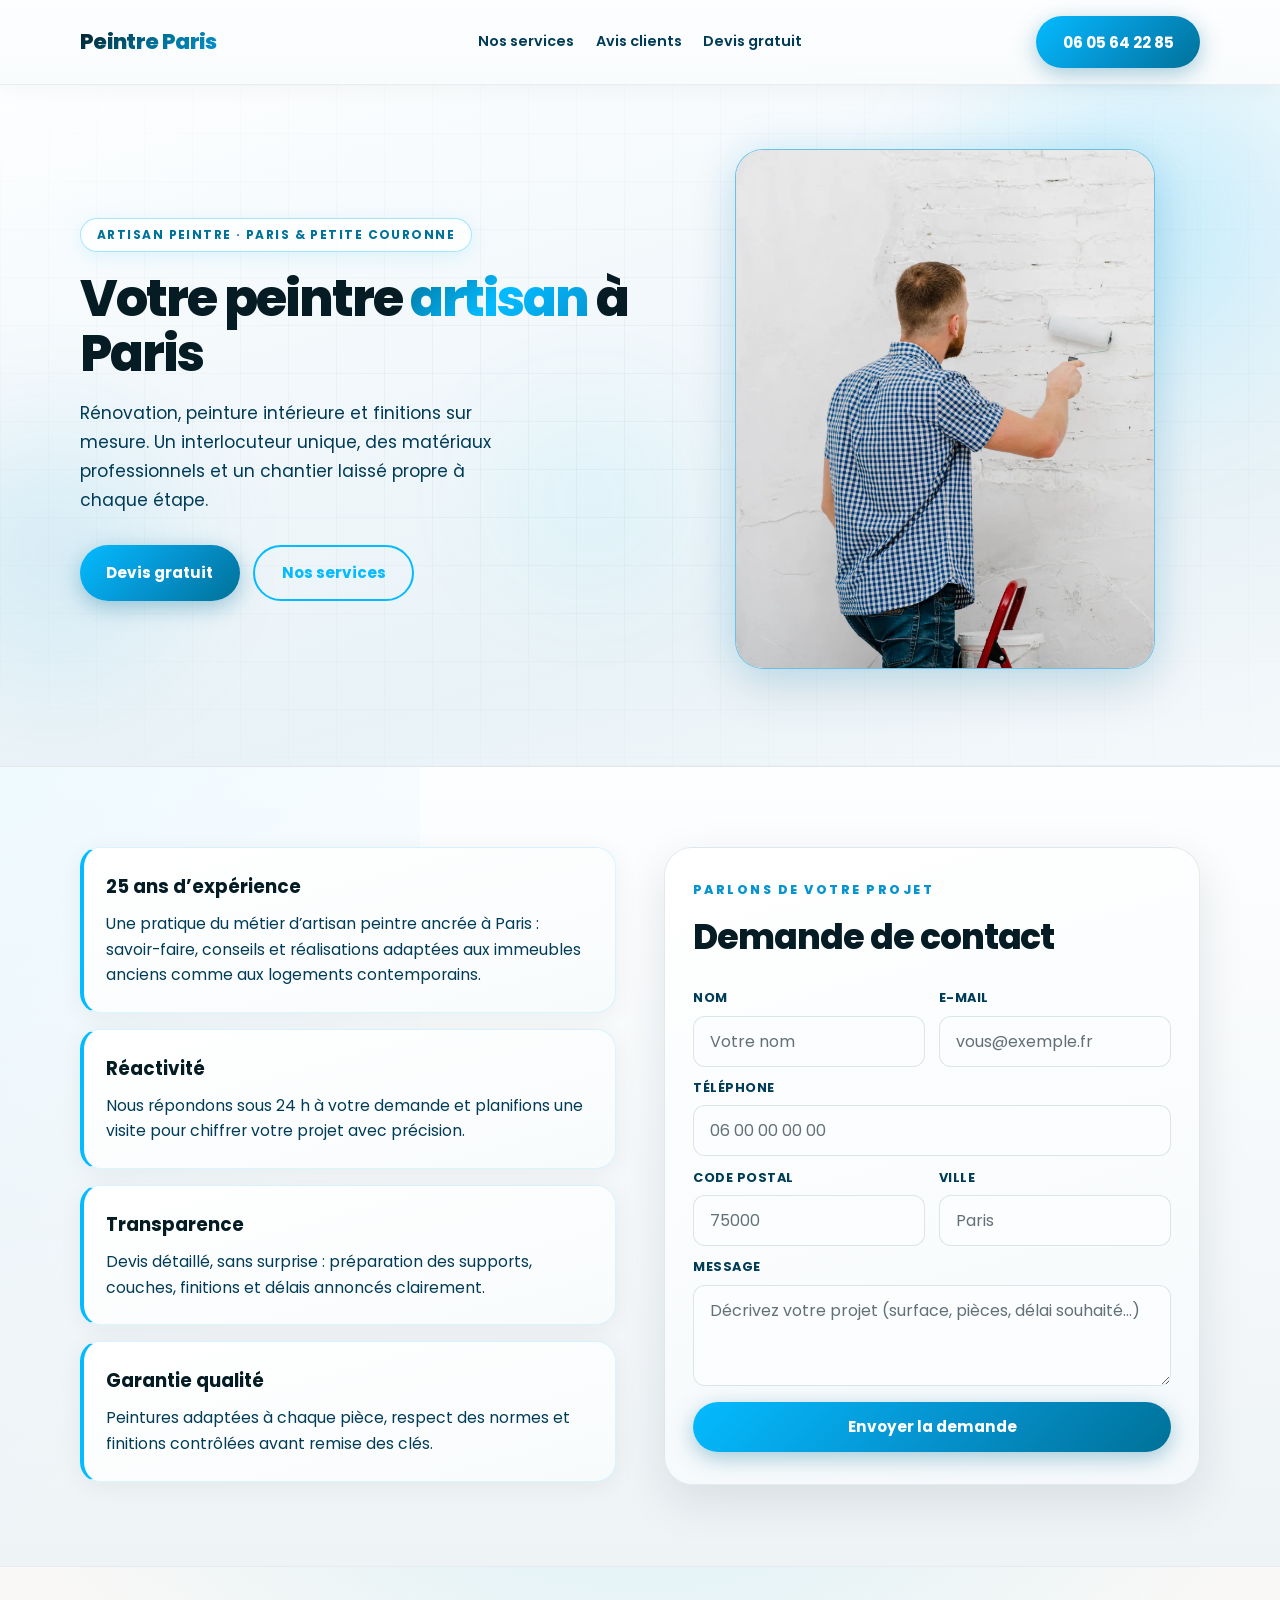
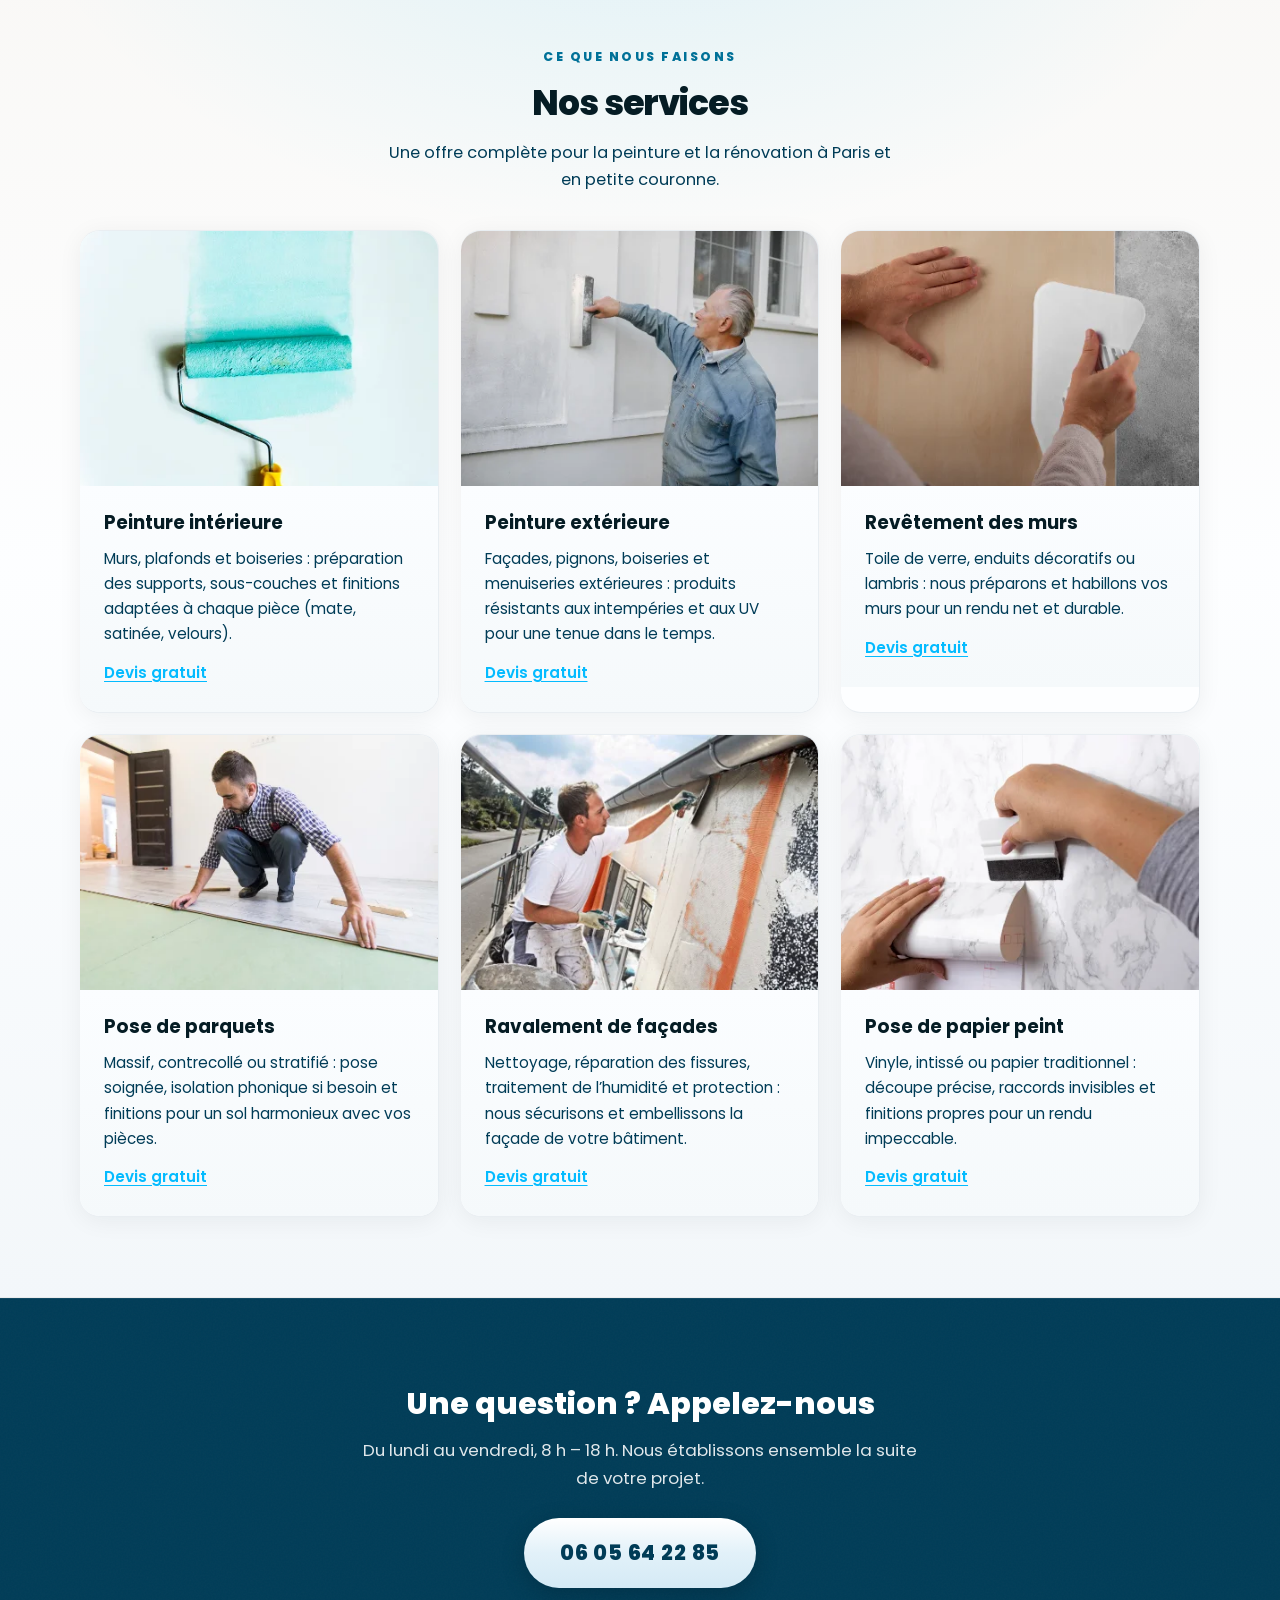
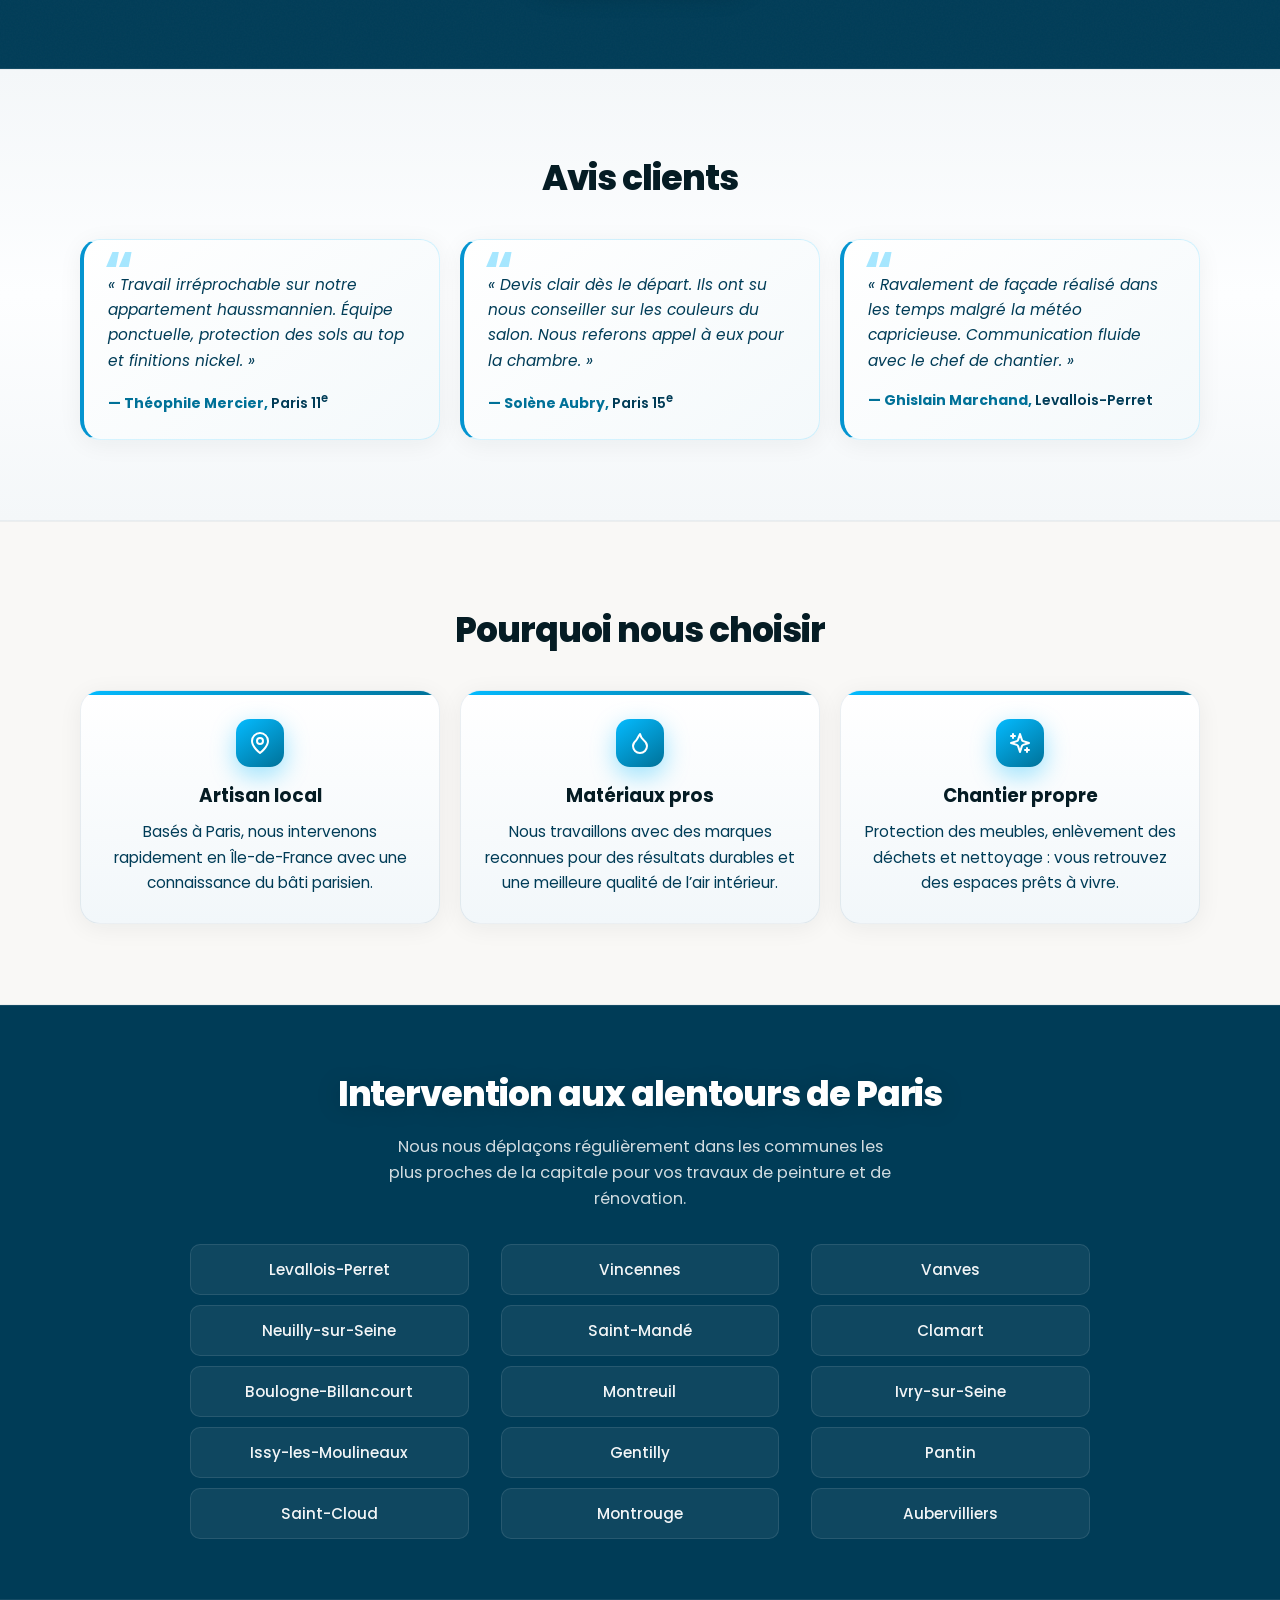
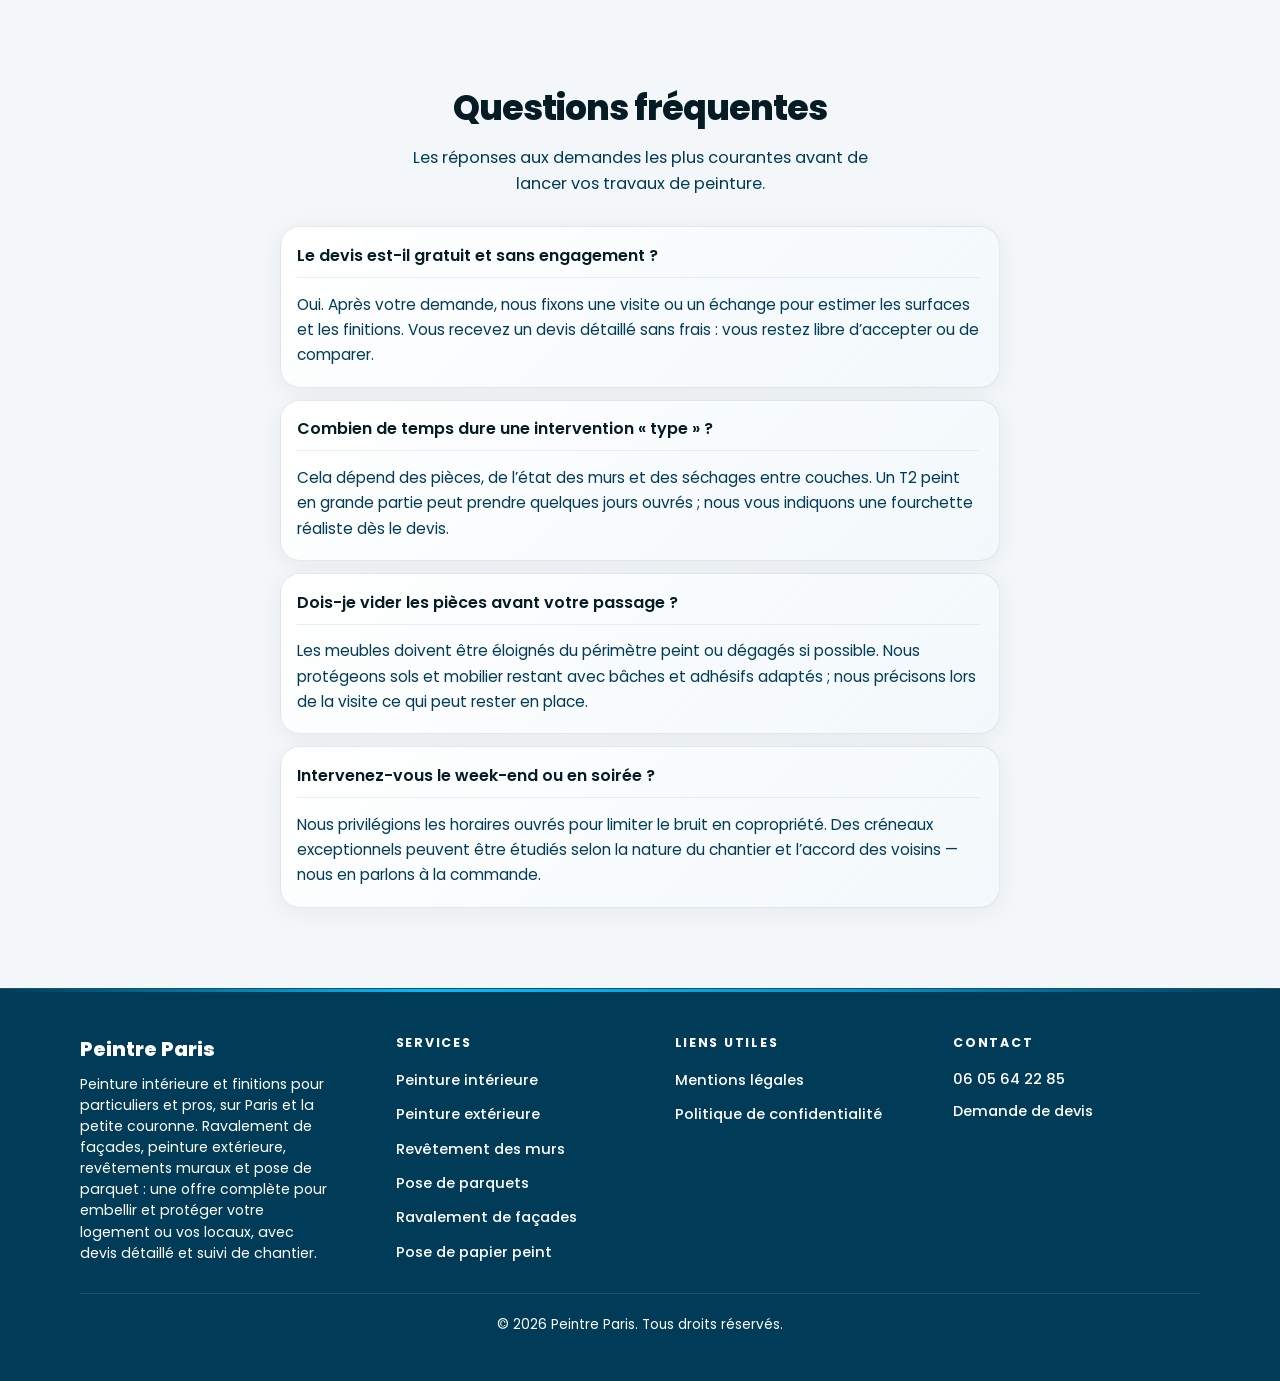
==== commit a142280f: "Correction image s'affichant pas" ====
--- a/index.html
+++ b/index.html
@@ -190,7 +190,7 @@
         <p class="section-sub center">Une offre complète pour la peinture et la rénovation à Paris et en petite couronne.</p>
         <div class="services-grid">
           <article class="card card-service anim-fade-up">
-            <img src="public/images/images-services/peinture%20inte%CC%81rieure.webp" width="400" height="285" alt="Peinture intérieure d'un salon lumineux" loading="lazy" decoding="async">
+            <img src="public/images/images-services/peinture-interieure.webp" width="400" height="285" alt="Peinture intérieure d'un salon lumineux" loading="lazy" decoding="async">
             <div class="card-service-body">
               <h3 class="card-title">Peinture intérieure</h3>
               <p>Murs, plafonds et boiseries : préparation des supports, sous-couches et finitions adaptées à chaque pièce (mate, satinée, velours).</p>
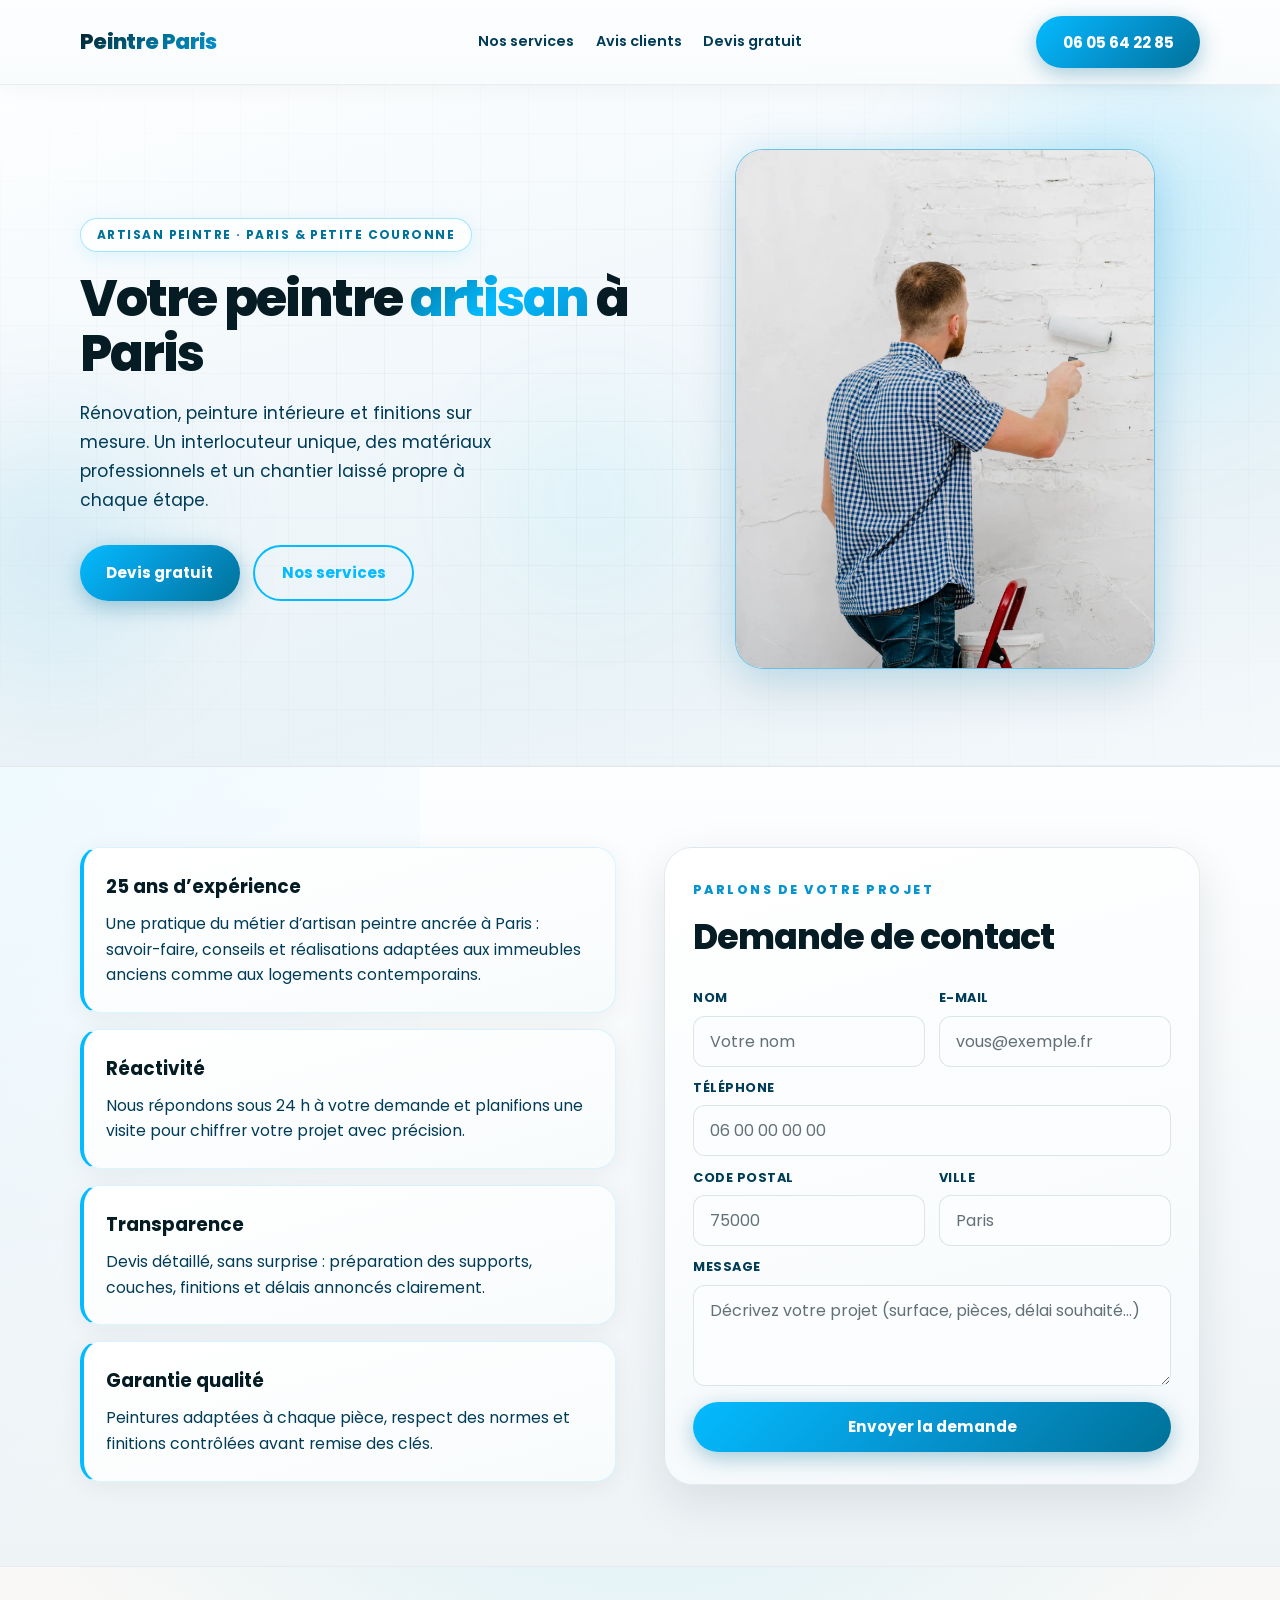
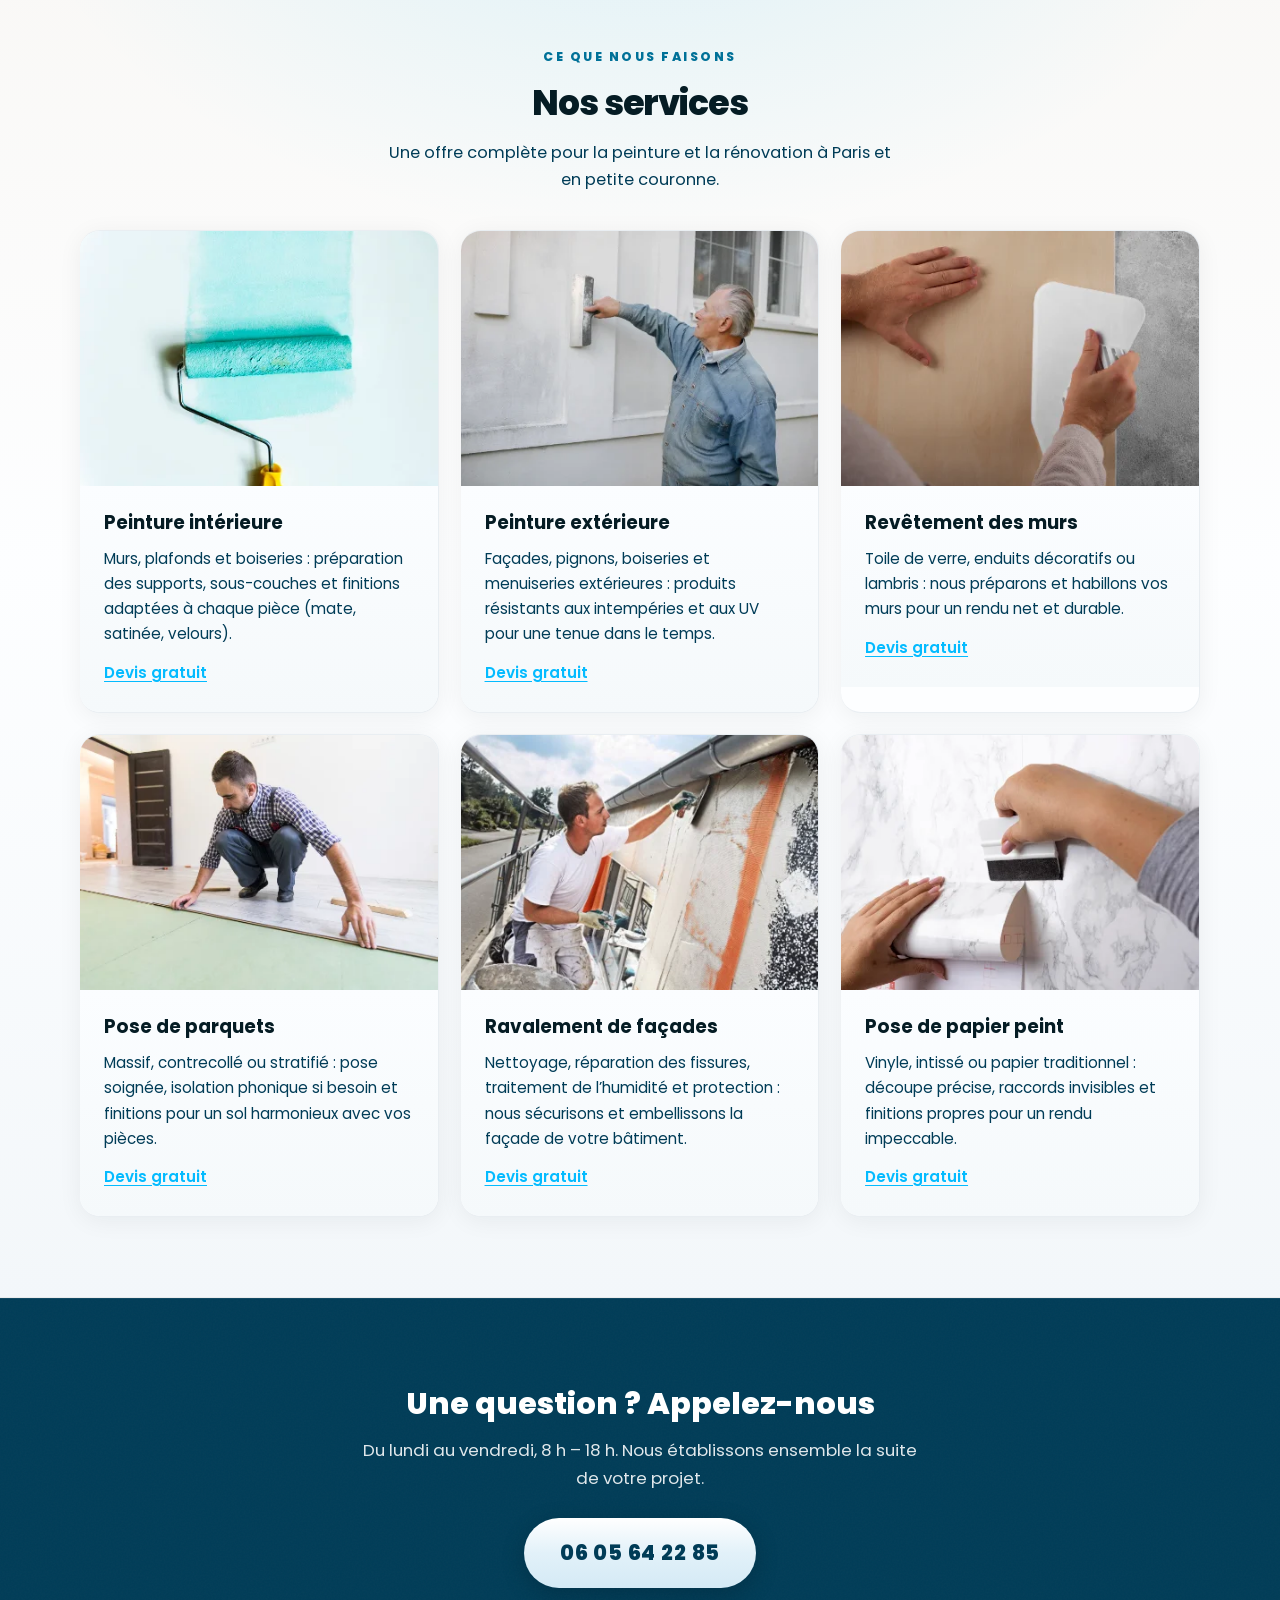
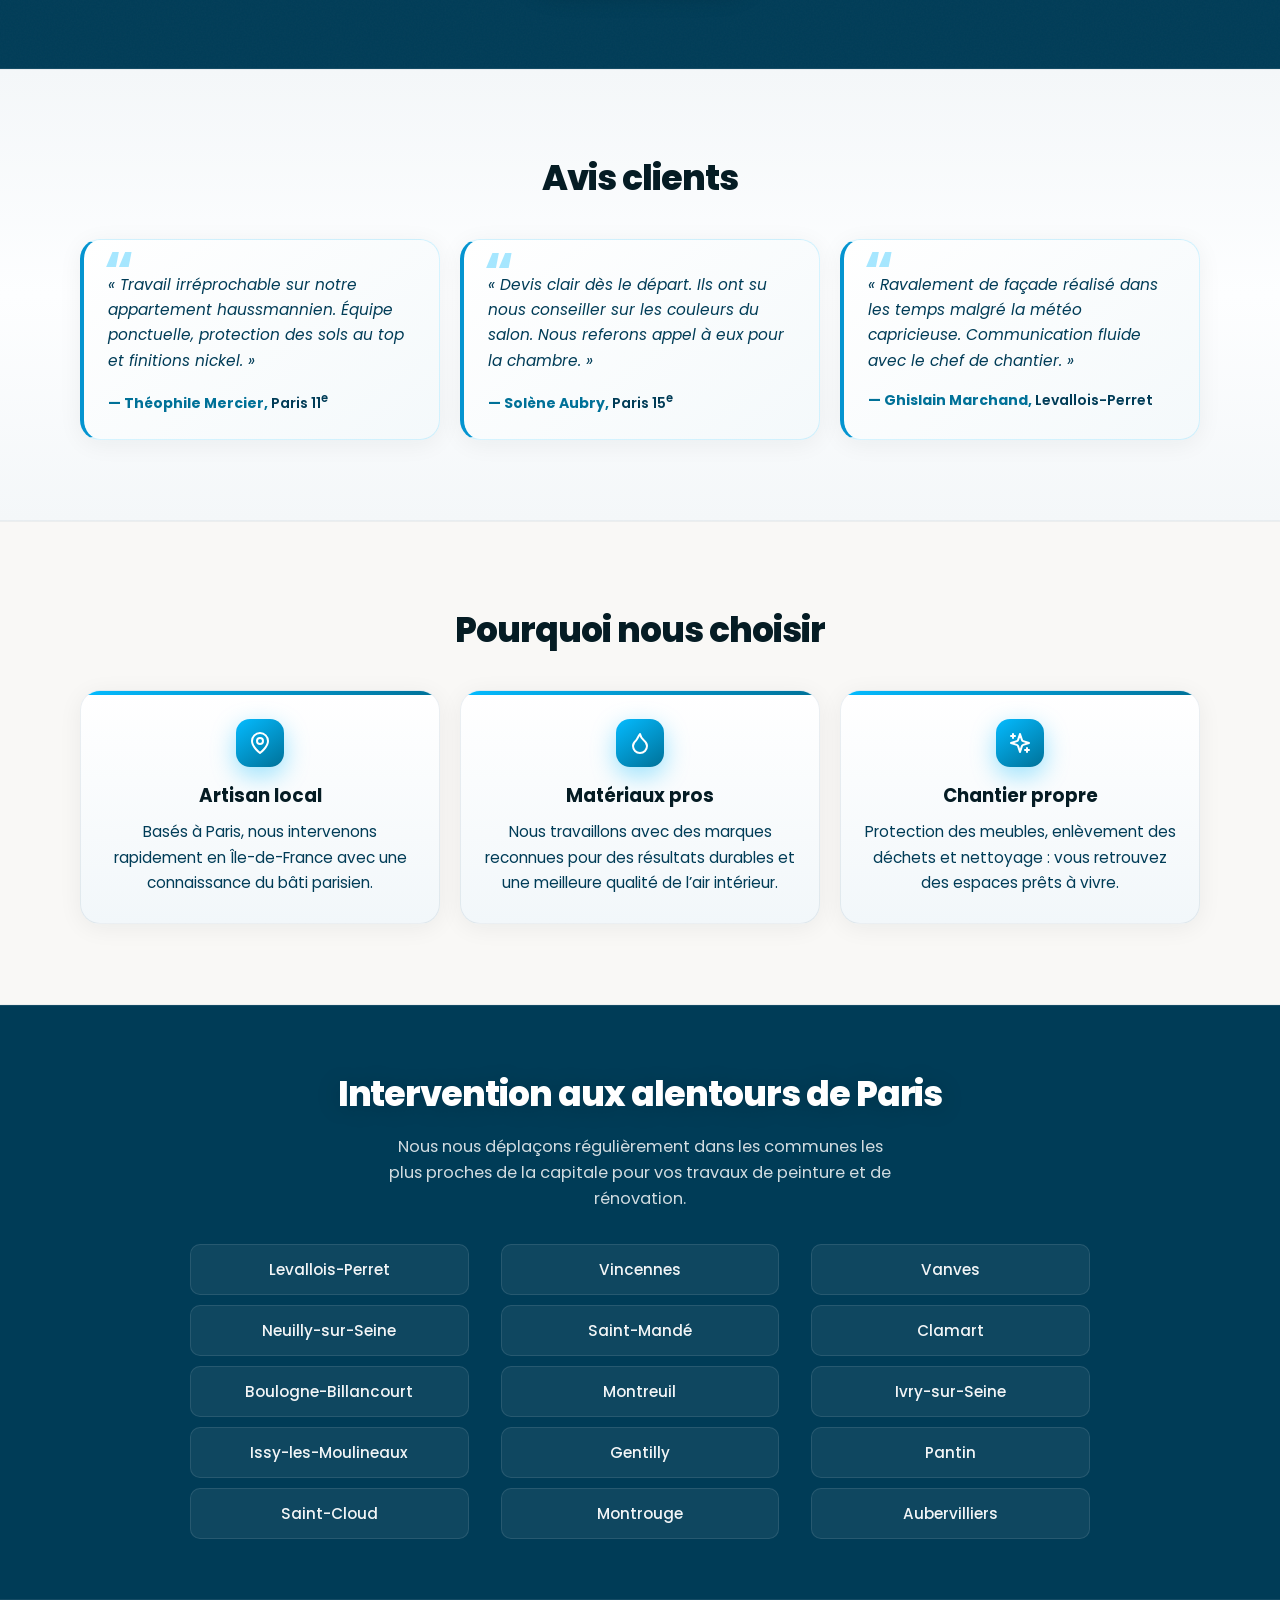
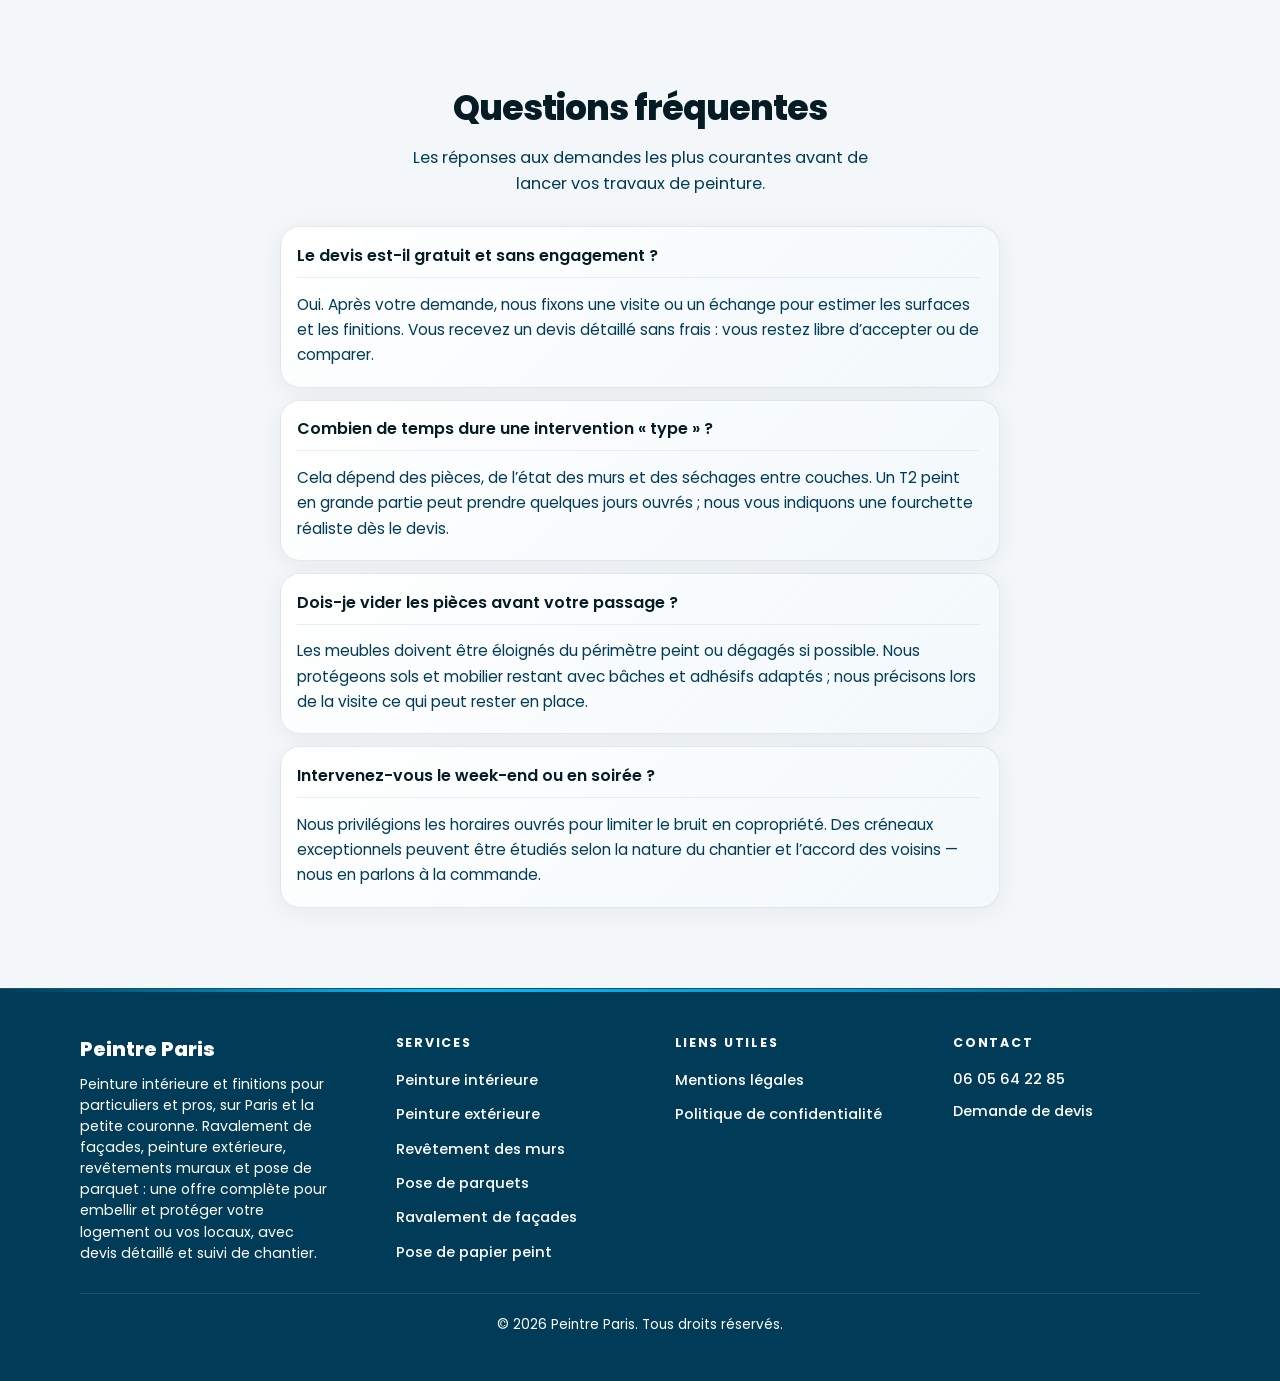
==== commit 8482c8bd: "Correction problemes de performance" ====
--- a/index.html
+++ b/index.html
@@ -15,6 +15,7 @@
   <link rel="preconnect" href="https://fonts.googleapis.com">
   <link rel="preconnect" href="https://fonts.gstatic.com" crossorigin>
   <link href="https://fonts.googleapis.com/css2?family=Poppins:ital,wght@0,400;0,500;0,600;0,700;0,800;1,400&display=swap" rel="stylesheet">
+  <link rel="preload" as="image" href="public/images/expert-peinture.webp" fetchpriority="high">
   <link rel="stylesheet" href="styles.css">
   <script type="application/ld+json">
   {
--- a/styles.css
+++ b/styles.css
@@ -664,8 +664,25 @@
   }
 }
 
+/* Hero seul : pas d’opacity 0 au 1er paint (évite NO_LCP / erreurs Lighthouse sur LCP) */
+@keyframes heroFadeUp {
+  from {
+    opacity: 1;
+    transform: translateY(14px);
+  }
+  to {
+    opacity: 1;
+    transform: translateY(0);
+  }
+}
+
 .anim-fade-up {
   animation: fadeUp 0.75s cubic-bezier(0.22, 1, 0.36, 1) both;
+}
+
+.hero .anim-fade-up {
+  animation-name: heroFadeUp;
+  animation-fill-mode: forwards;
 }
 
 .anim-delay-1 {
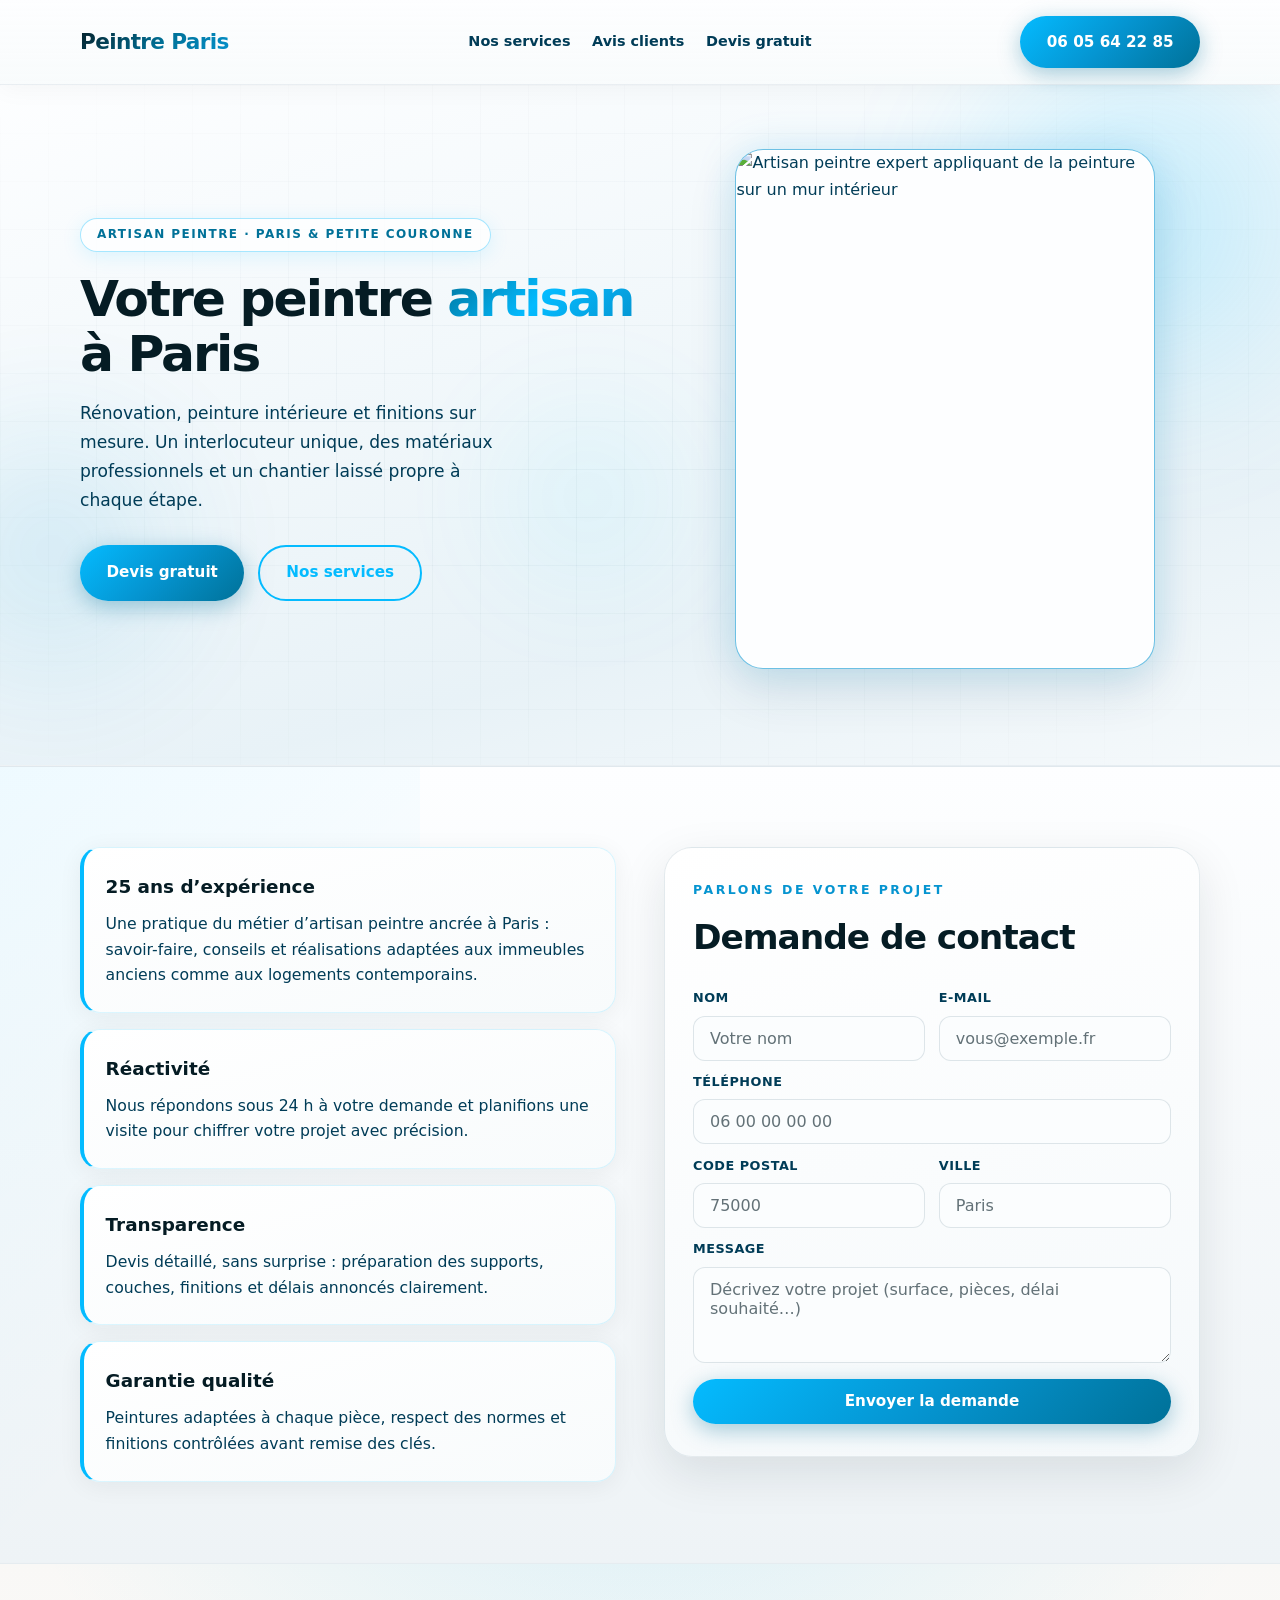
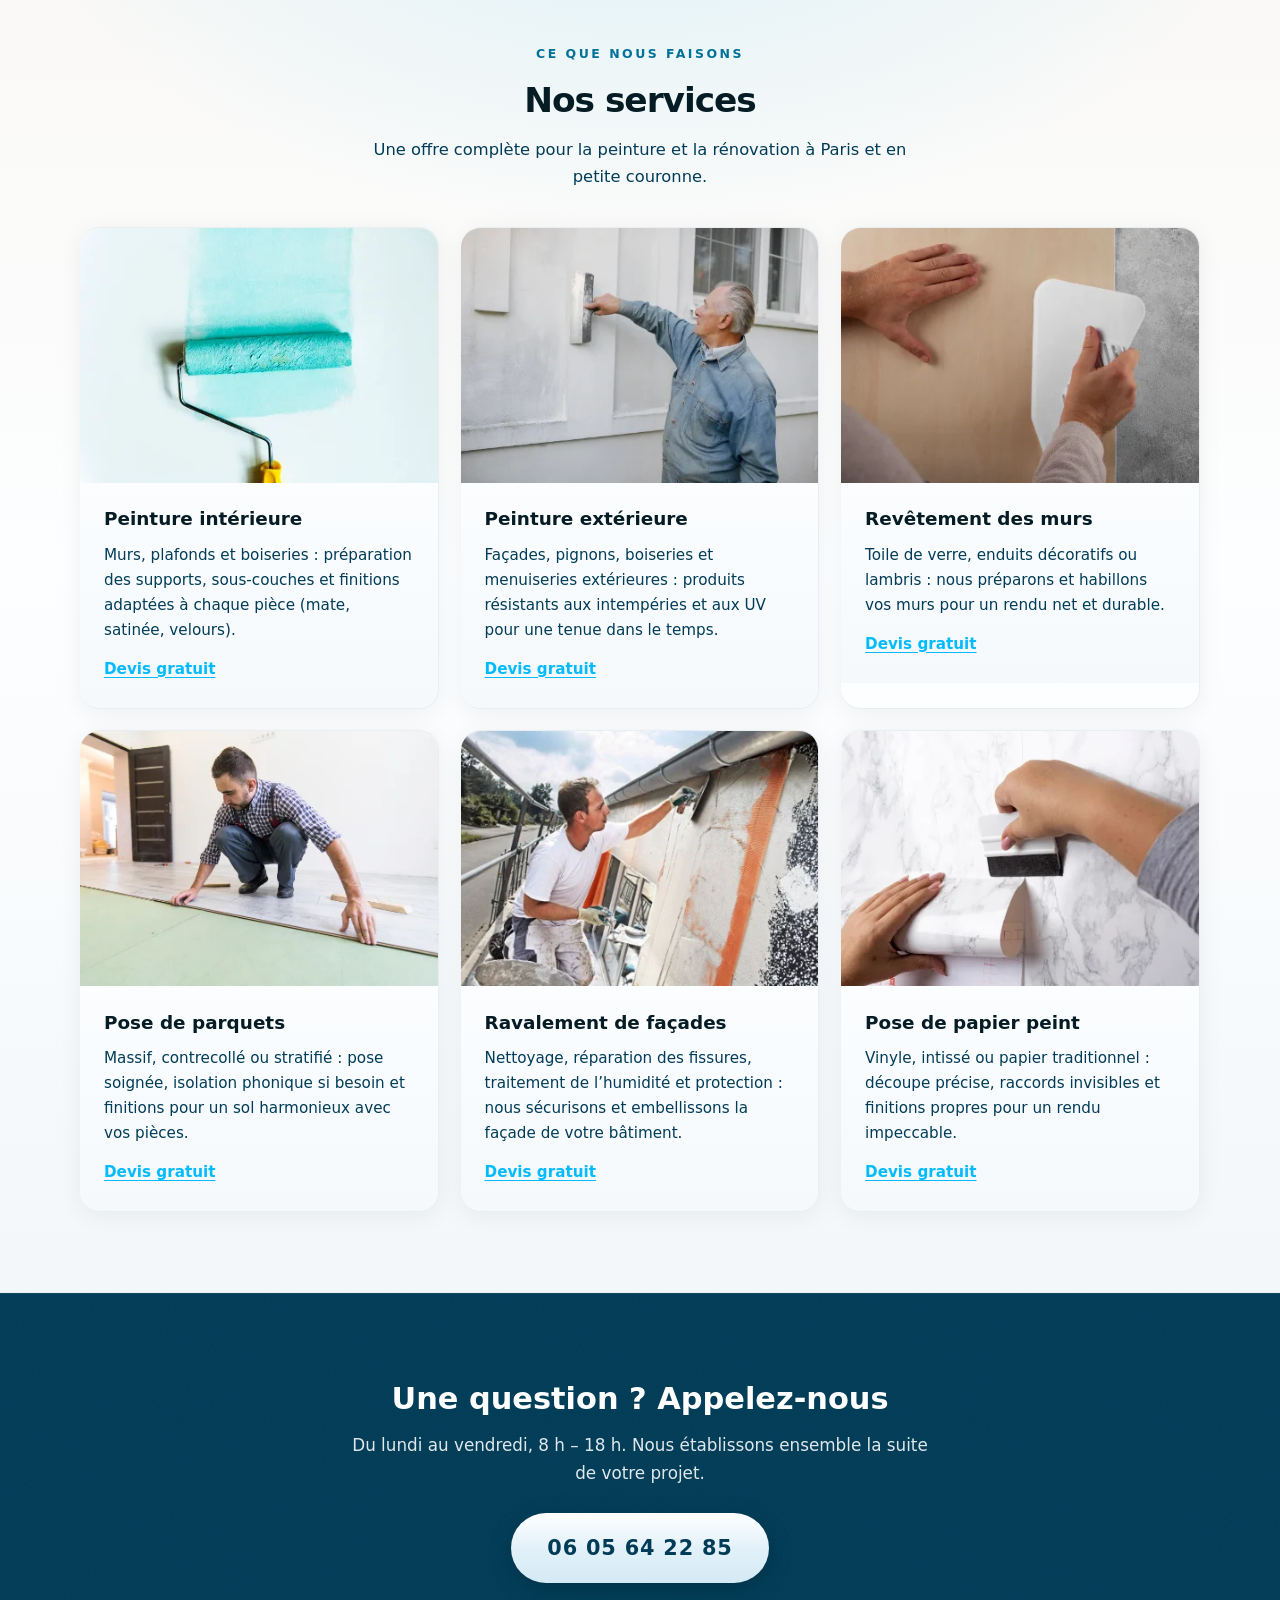
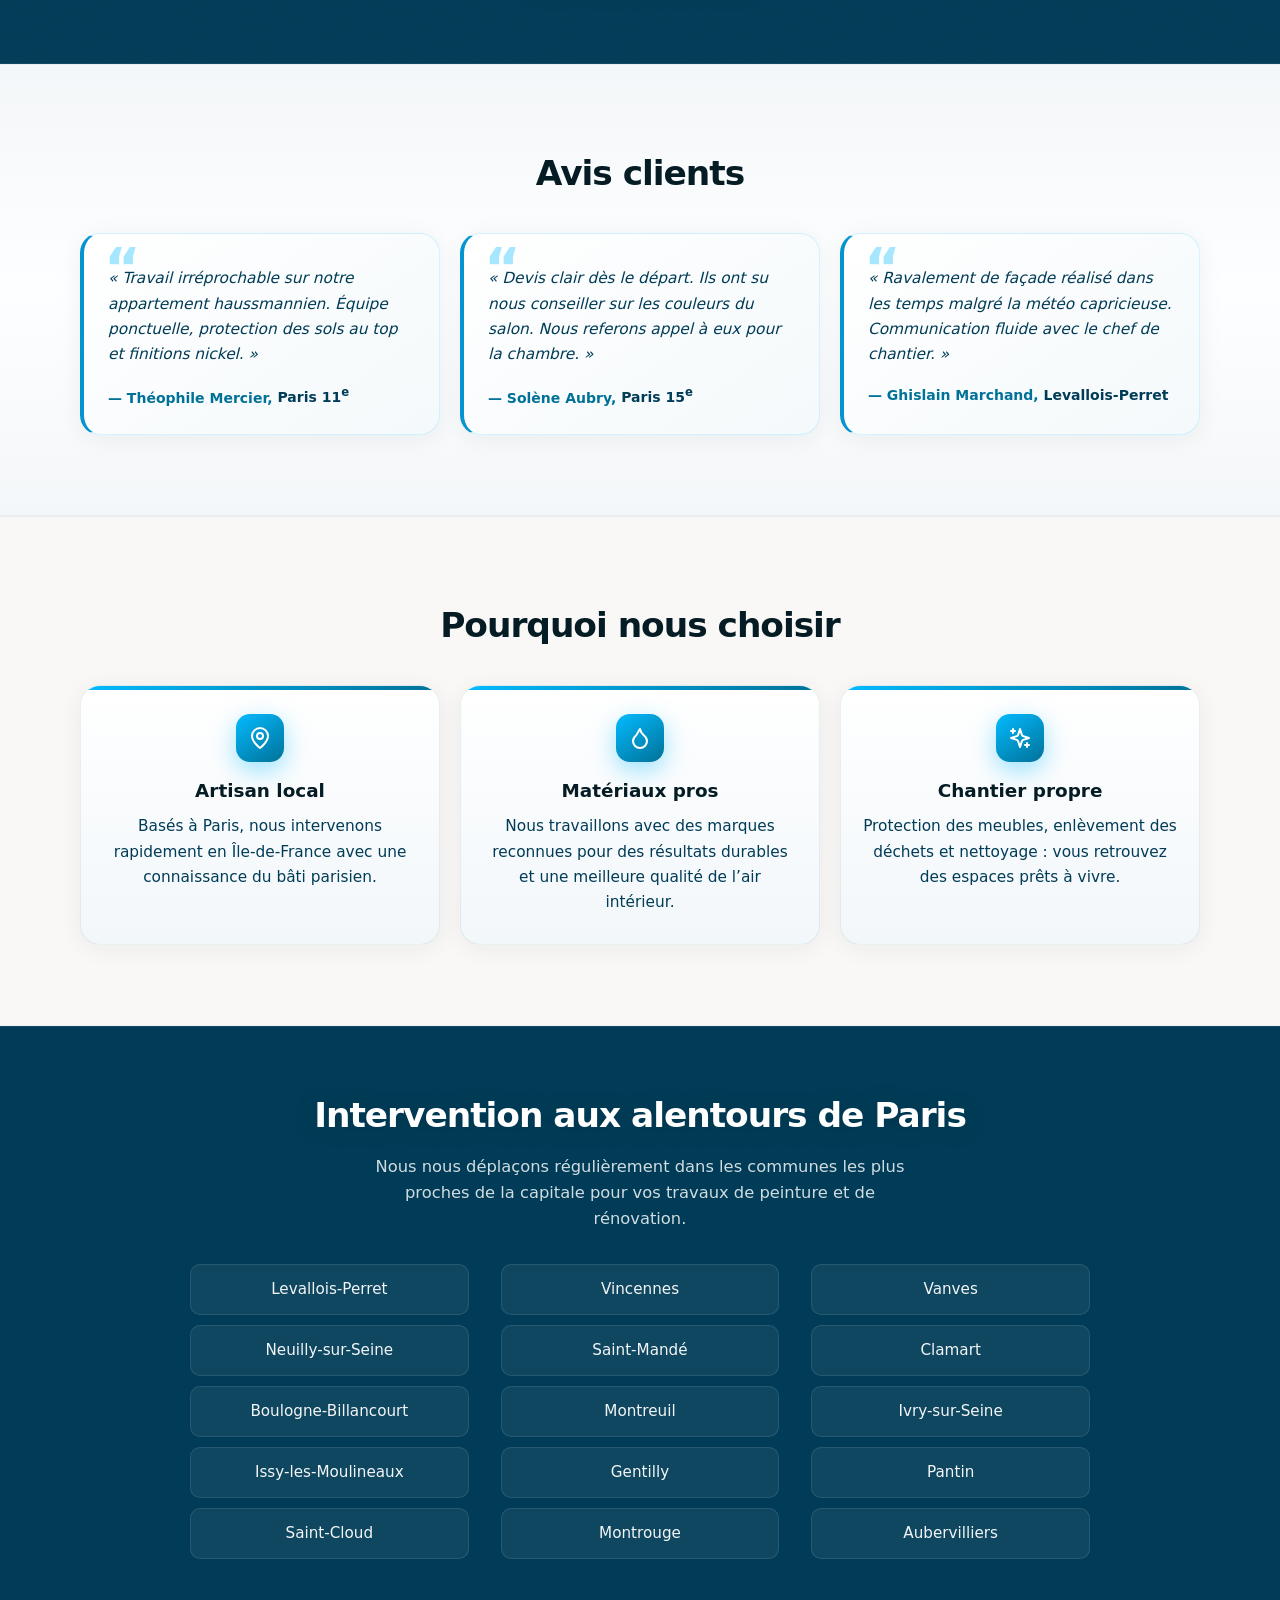
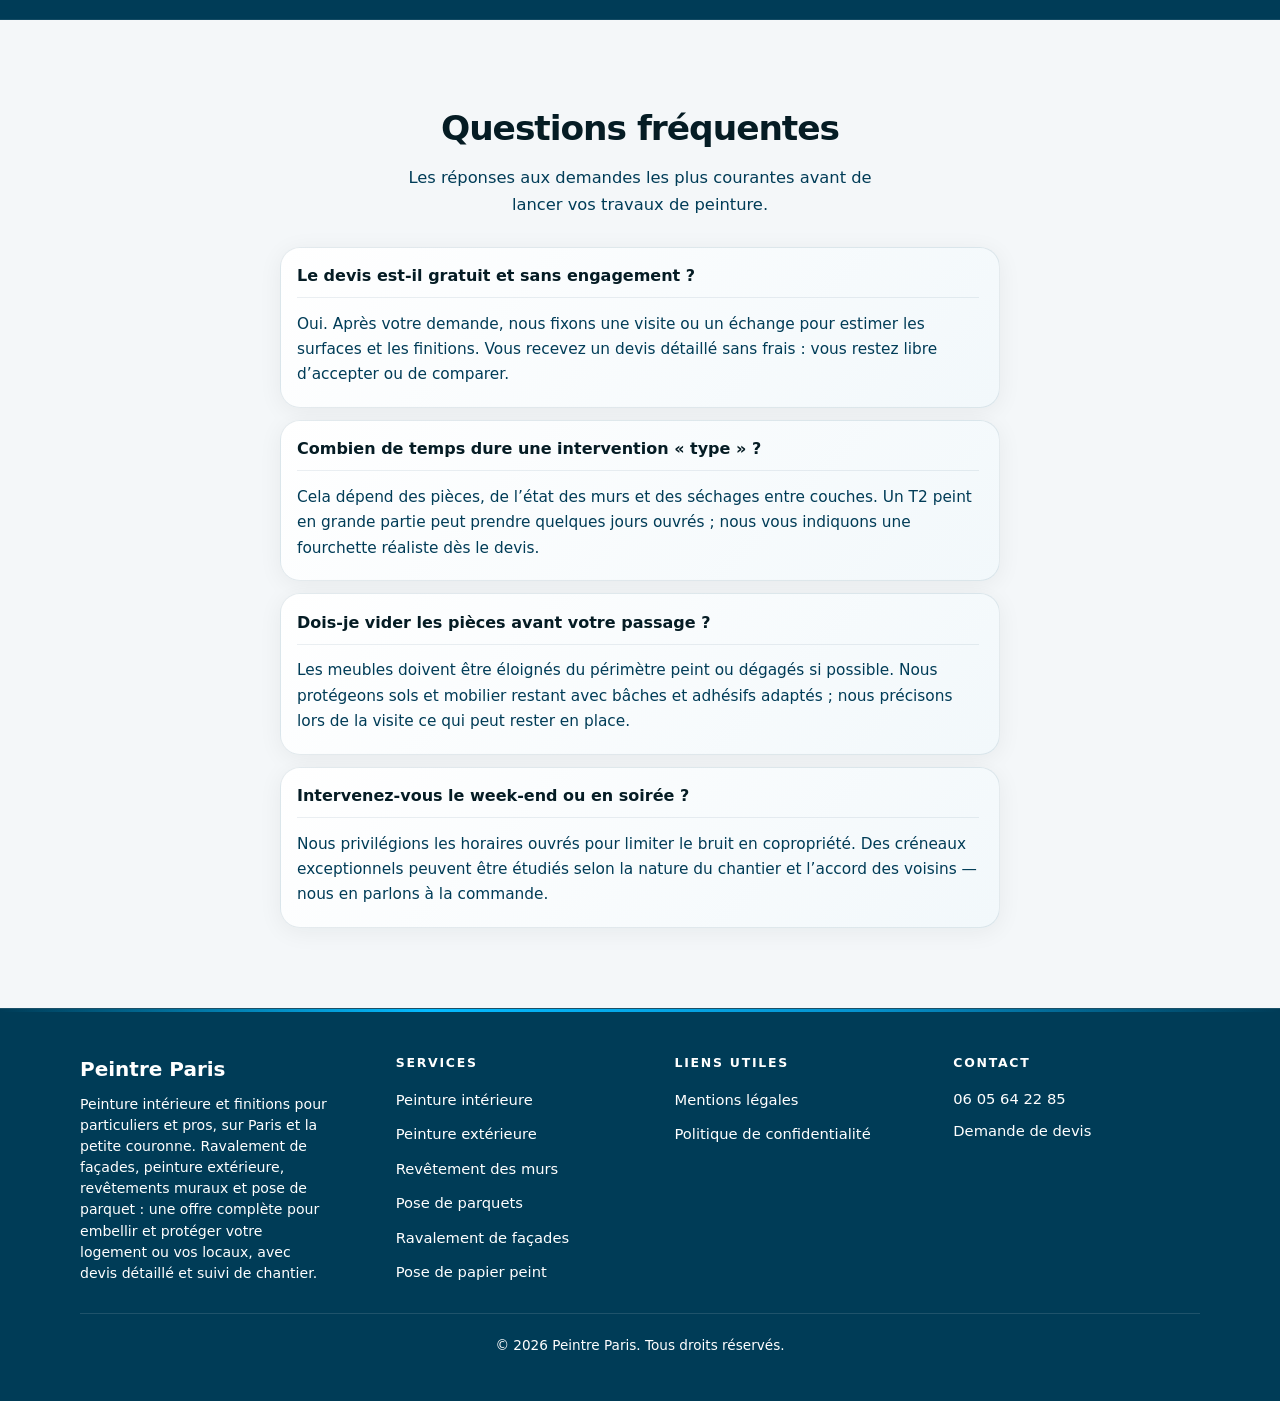
==== commit 3d1c83e4: "Correction soucis liés aux performances" ====
--- a/index.html
+++ b/index.html
@@ -12,9 +12,6 @@
   <meta property="og:locale" content="fr_FR">
   <title>Peintre Paris | Artisan peintre à Paris — Devis gratuit</title>
   <link rel="canonical" href="https://www.peintre-paris.fr/">
-  <link rel="preconnect" href="https://fonts.googleapis.com">
-  <link rel="preconnect" href="https://fonts.gstatic.com" crossorigin>
-  <link href="https://fonts.googleapis.com/css2?family=Poppins:ital,wght@0,400;0,500;0,600;0,700;0,800;1,400&display=swap" rel="stylesheet">
   <link rel="preload" as="image" href="public/images/expert-peinture.webp" fetchpriority="high">
   <link rel="stylesheet" href="styles.css">
   <script type="application/ld+json">
--- a/styles.css
+++ b/styles.css
@@ -18,7 +18,16 @@
   --shadow-glow: 0 0 60px rgba(4, 187, 255, 0.28);
   --radius-lg: 20px;
   --radius-xl: 28px;
-  --font: "Poppins", system-ui, sans-serif;
+  /* Polices natives uniquement — pas de requête réseau (perf / CLS) */
+  --font:
+    system-ui,
+    -apple-system,
+    BlinkMacSystemFont,
+    "Segoe UI",
+    Roboto,
+    "Helvetica Neue",
+    Arial,
+    sans-serif;
   --transition: 0.35s cubic-bezier(0.4, 0, 0.2, 1);
   /* Décalage au scroll vers les ancres (#contact, etc.) : sous le header sticky + marge */
   --scroll-anchor-offset: clamp(4.75rem, 3.25rem + 4vw, 6rem);
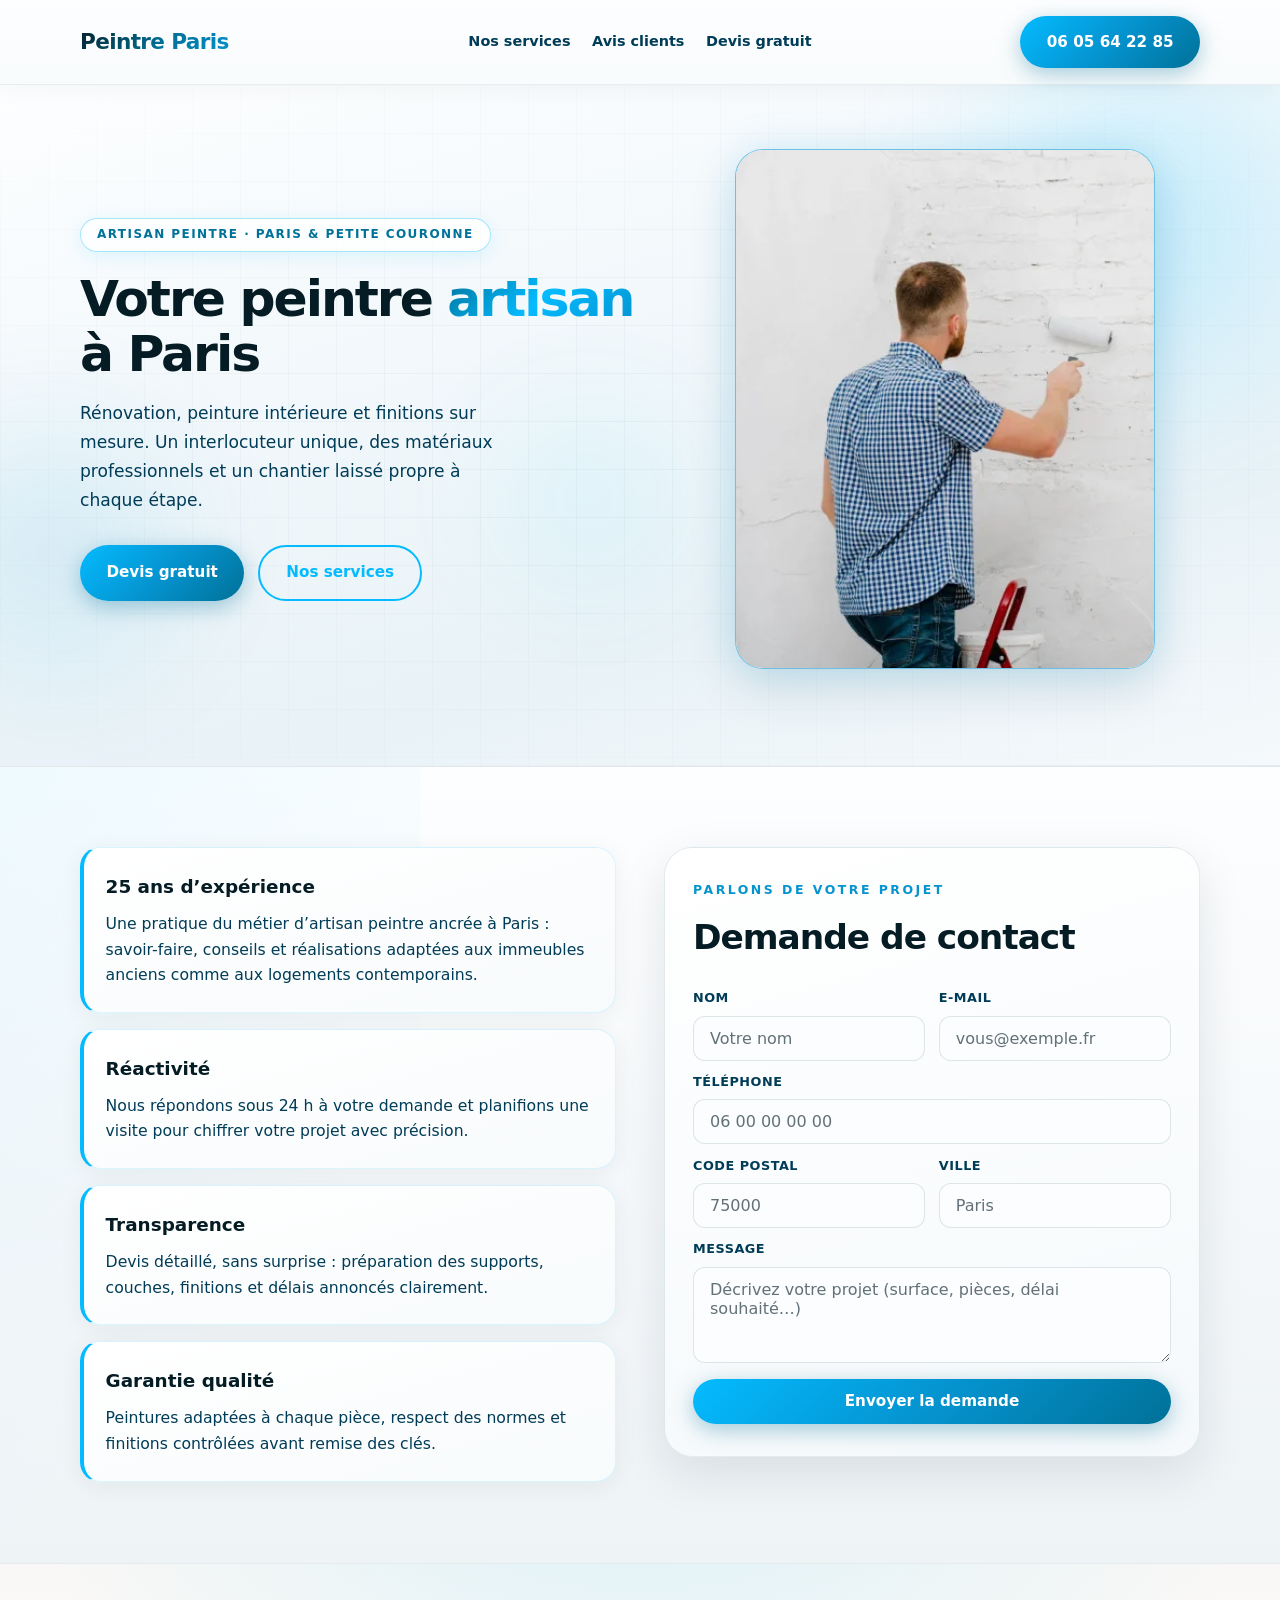
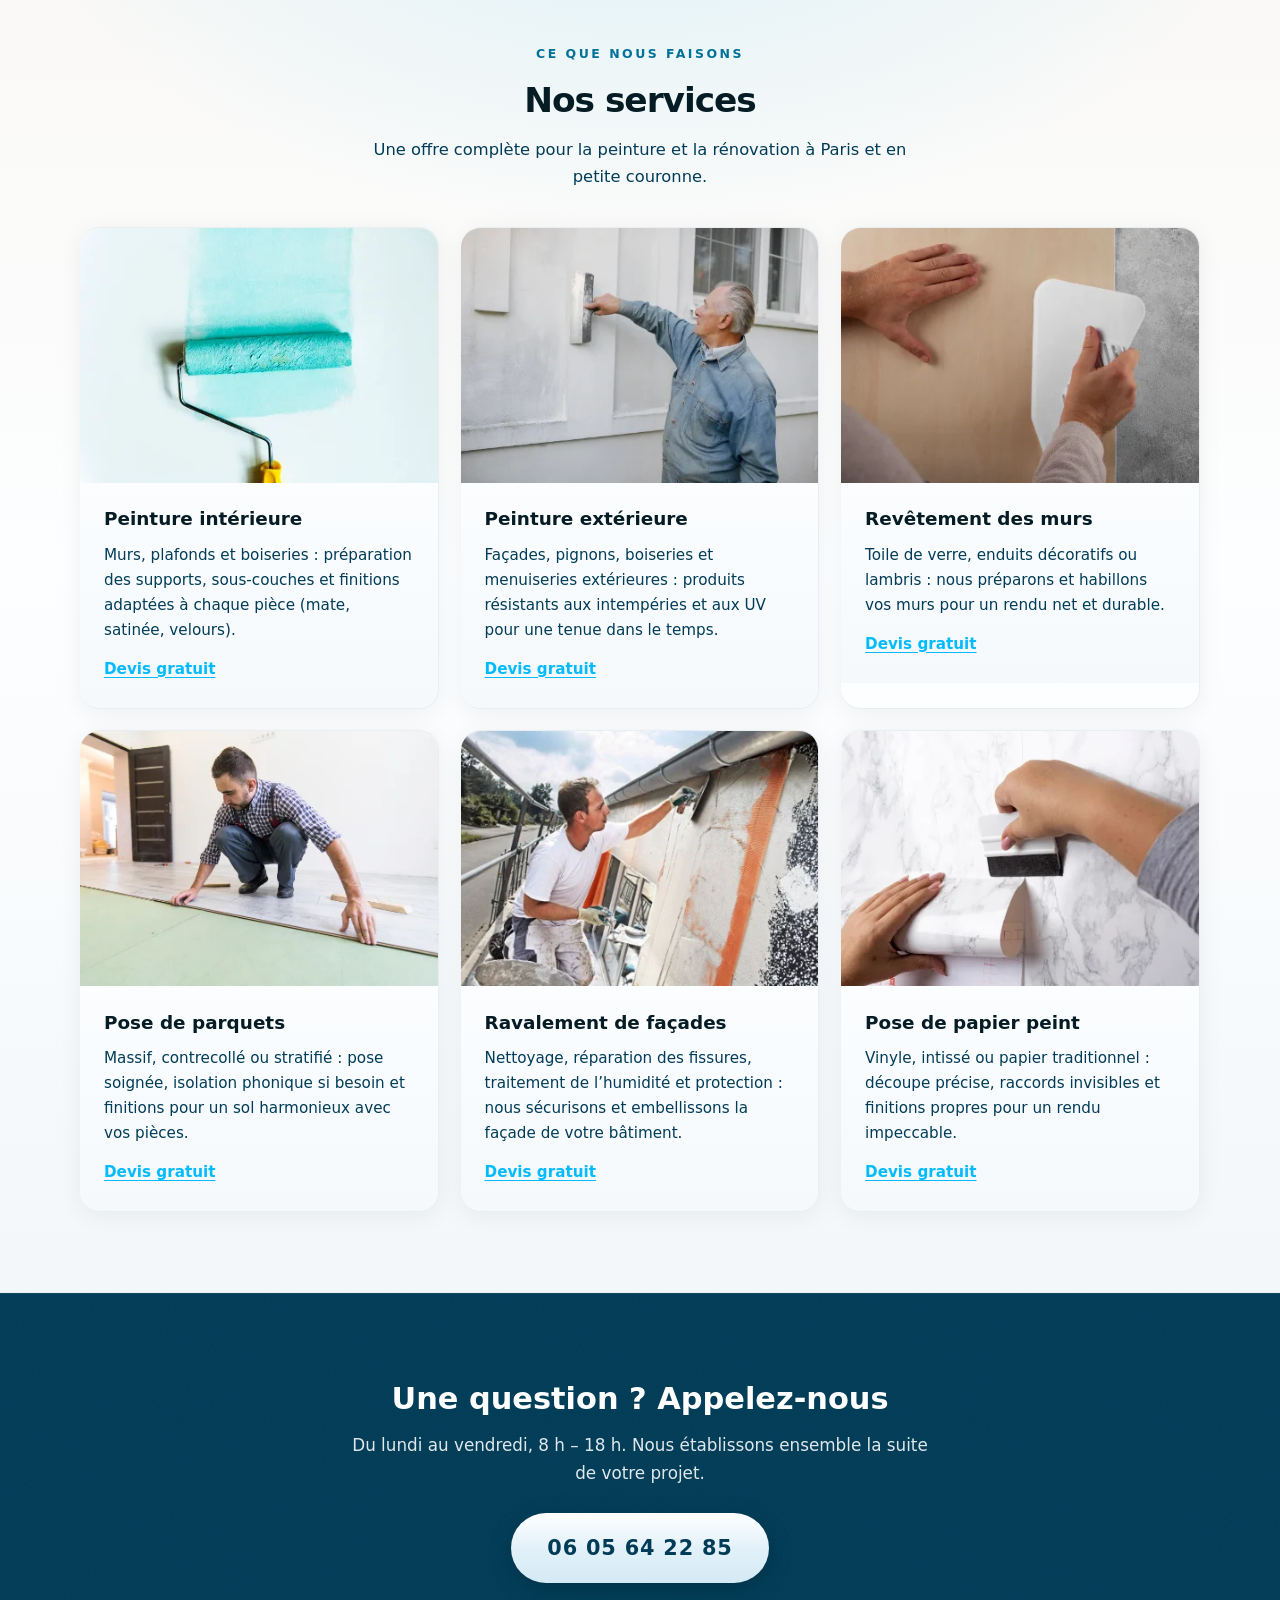
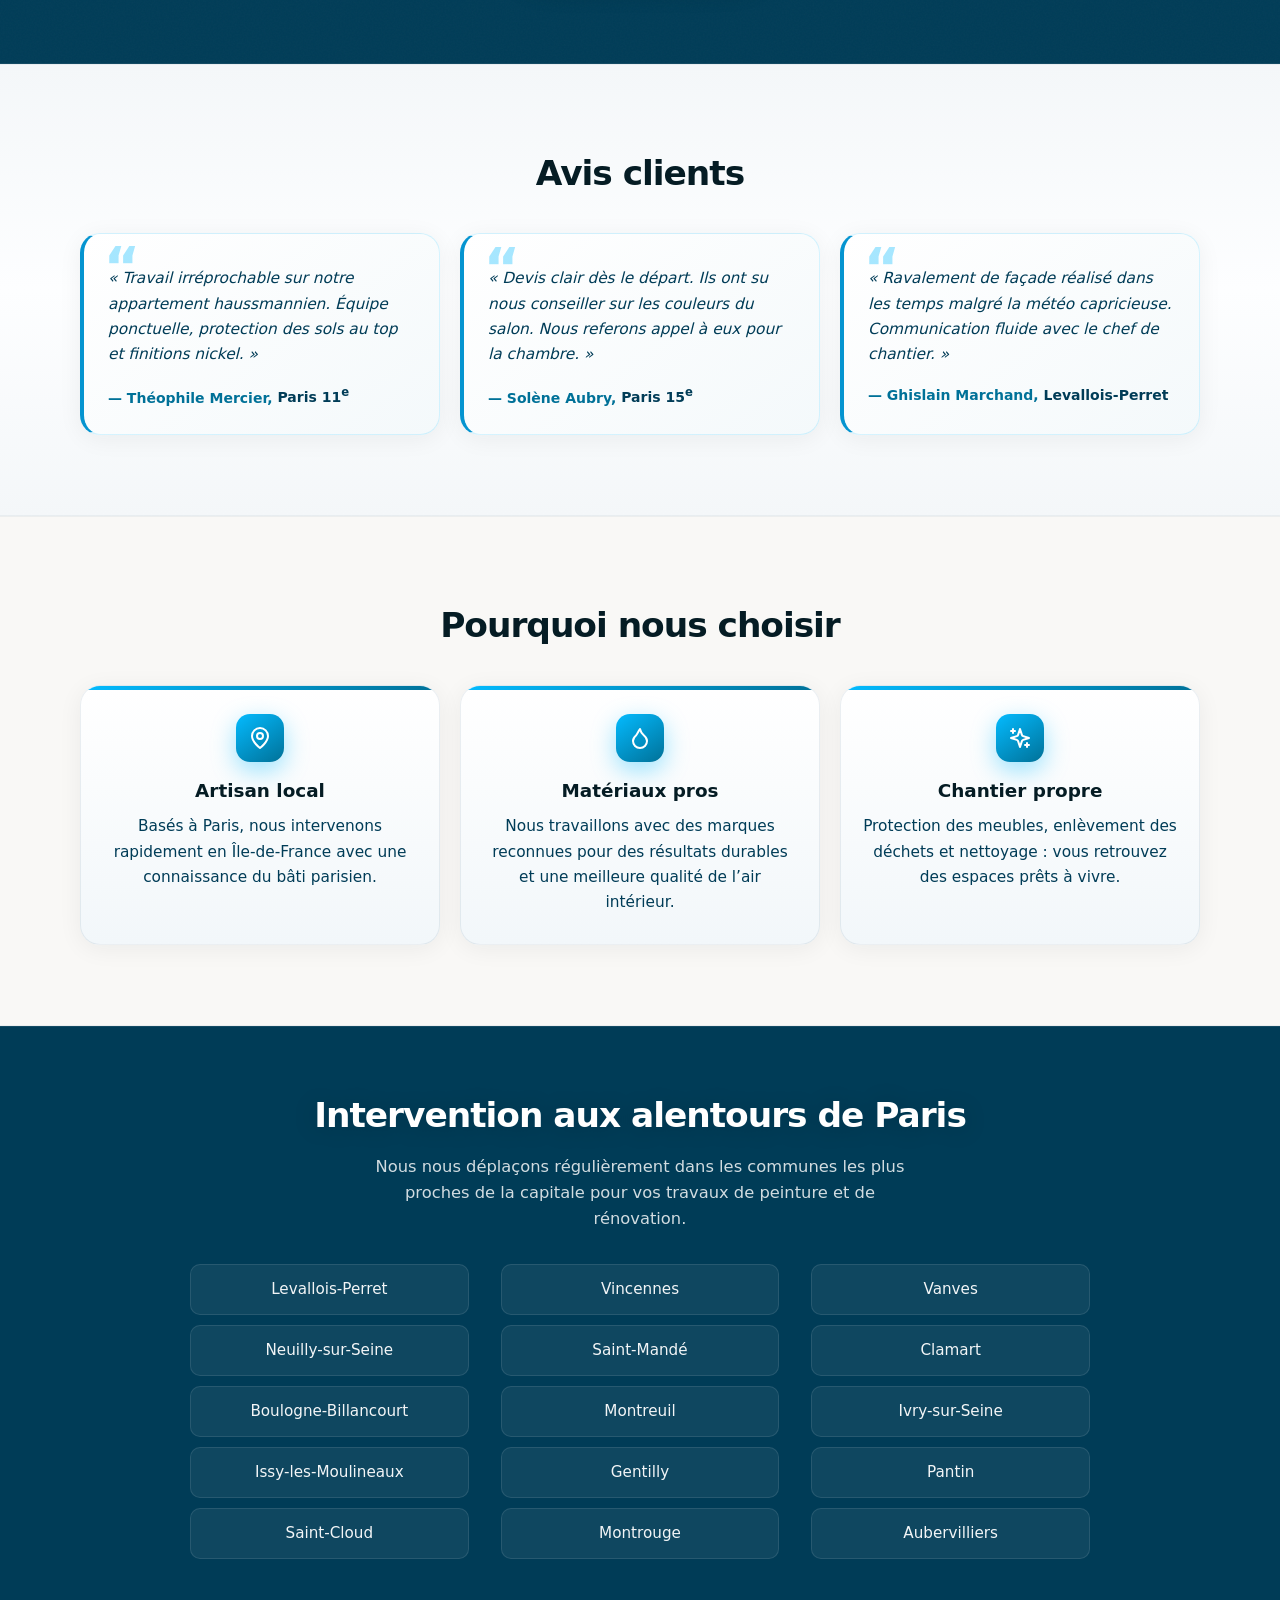
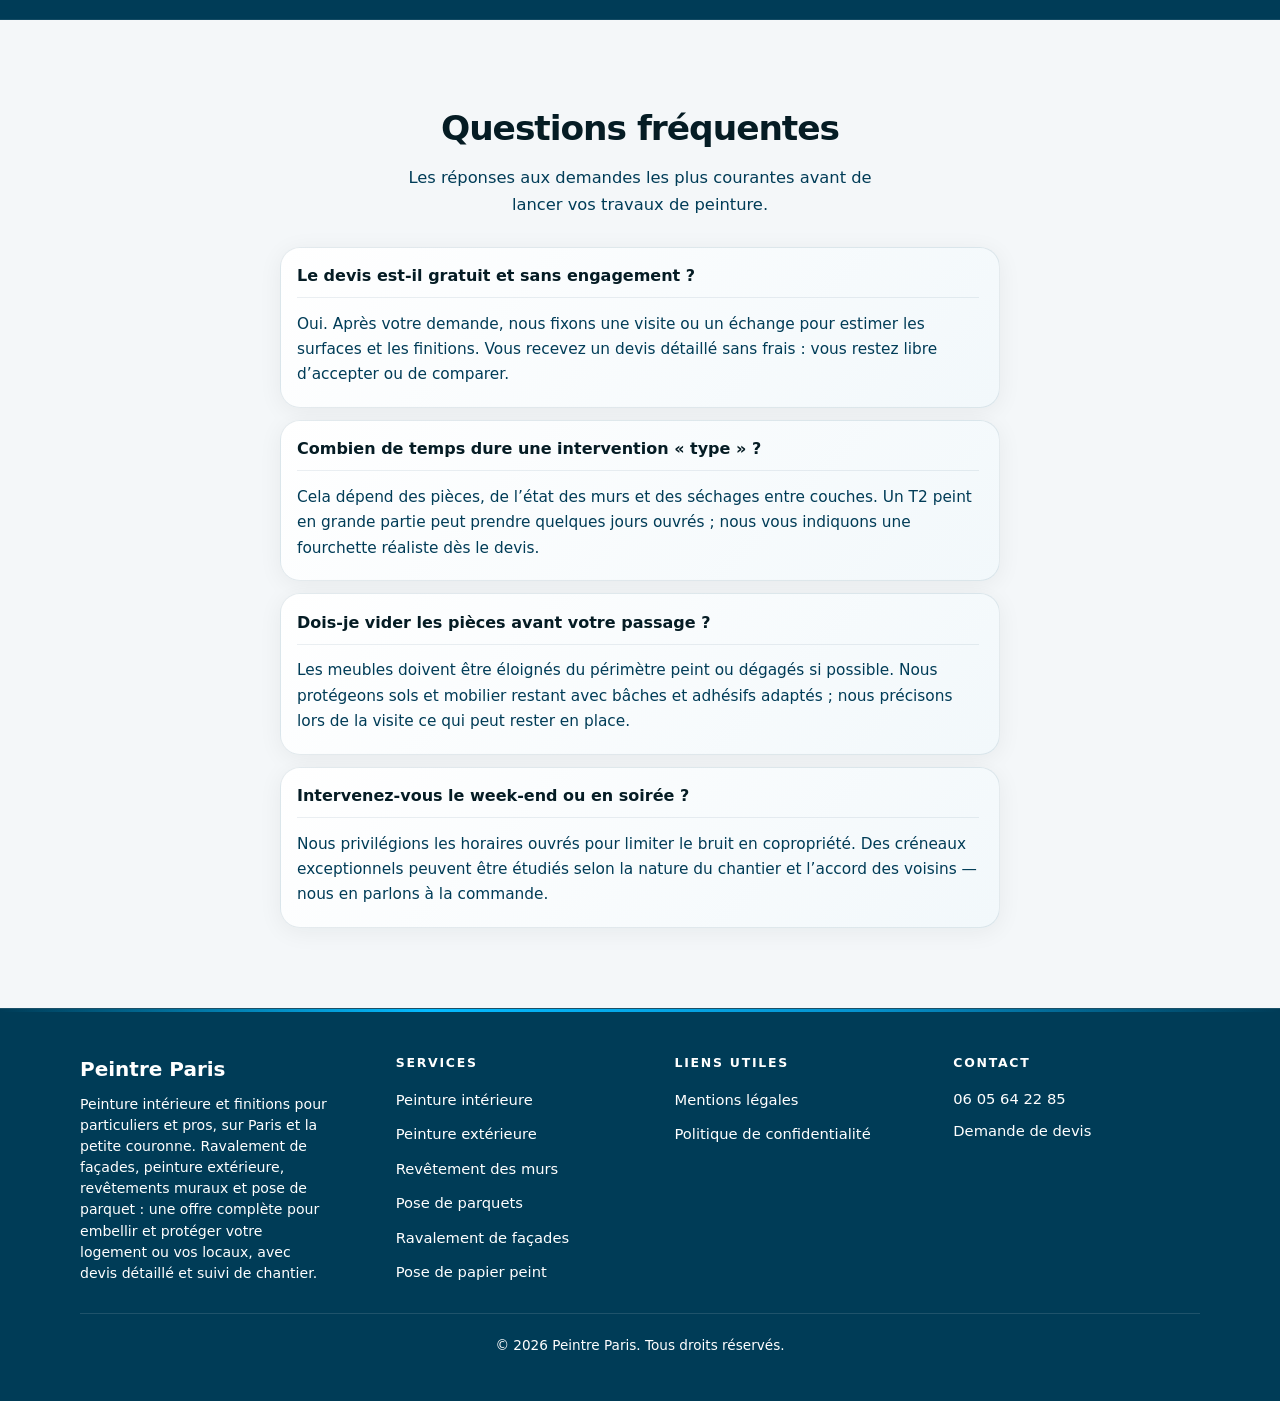
==== commit ec6c4817: "Correction des problemes de performances" ====
--- a/index.html
+++ b/index.html
@@ -6,12 +6,13 @@
   <meta name="description" content="Peintre Paris — artisan peintre à Paris : peinture intérieure, ravalement, finitions. Devis gratuit. Intervention rapide en Île-de-France.">
   <meta name="keywords" content="peintre Paris, artisan peintre, peinture intérieure Paris, ravalement, devis peinture">
   <meta name="robots" content="index, follow">
-  <meta property="og:title" content="Peintre Paris | Artisan peintre à Paris">
+  <meta property="og:title" content="Peintre bâtiment à Paris - Île-de-France (75, 77, 78, 91, 92, 93, 94, 95)">
   <meta property="og:description" content="Peinture et rénovation à Paris. Devis gratuit, travail soigné et délais respectés.">
   <meta property="og:type" content="website">
   <meta property="og:locale" content="fr_FR">
-  <title>Peintre Paris | Artisan peintre à Paris — Devis gratuit</title>
-  <link rel="canonical" href="https://www.peintre-paris.fr/">
+  <meta property="og:url" content="https://www.stade-rennais.fr/">
+  <title>Peintre bâtiment à Paris - Île-de-France (75, 77, 78, 91, 92, 93, 94, 95)</title>
+  <link rel="canonical" href="https://www.stade-rennais.fr/">
   <link rel="preload" as="image" href="public/images/expert-peinture.webp" fetchpriority="high">
   <link rel="stylesheet" href="styles.css">
   <script type="application/ld+json">
@@ -196,7 +197,7 @@
             </div>
           </article>
           <article class="card card-service anim-fade-up anim-delay-1">
-            <img src="public/images/images-services/peinture%20eterieur.webp" width="400" height="285" alt="Façade de maison et peinture extérieure" loading="lazy" decoding="async">
+            <img src="public/images/images-services/peinture-exterieur.webp" width="400" height="285" alt="Façade de maison et peinture extérieure" loading="lazy" decoding="async">
             <div class="card-service-body">
               <h3 class="card-title">Peinture extérieure</h3>
               <p>Façades, pignons, boiseries et menuiseries extérieures : produits résistants aux intempéries et aux UV pour une tenue dans le temps.</p>
@@ -204,7 +205,7 @@
             </div>
           </article>
           <article class="card card-service anim-fade-up anim-delay-2">
-            <img src="public/images/images-services/revetement%20murs.webp" width="400" height="285" alt="Revêtement mural et intérieur soigné" loading="lazy" decoding="async">
+            <img src="public/images/images-services/revetement-murs.webp" width="400" height="285" alt="Revêtement mural et intérieur soigné" loading="lazy" decoding="async">
             <div class="card-service-body">
               <h3 class="card-title">Revêtement des murs</h3>
               <p>Toile de verre, enduits décoratifs ou lambris : nous préparons et habillons vos murs pour un rendu net et durable.</p>
@@ -212,7 +213,7 @@
             </div>
           </article>
           <article class="card card-service anim-fade-up anim-delay-3">
-            <img src="public/images/images-services/pose%20de%20parquet.webp" width="400" height="285" alt="Pose de parquet et sol en bois" loading="lazy" decoding="async">
+            <img src="public/images/images-services/pose-de-parquet.webp" width="400" height="285" alt="Pose de parquet et sol en bois" loading="lazy" decoding="async">
             <div class="card-service-body">
               <h3 class="card-title">Pose de parquets</h3>
               <p>Massif, contrecollé ou stratifié : pose soignée, isolation phonique si besoin et finitions pour un sol harmonieux avec vos pièces.</p>
@@ -220,7 +221,7 @@
             </div>
           </article>
           <article class="card card-service anim-fade-up anim-delay-1">
-            <img src="public/images/images-services/ravalement%20facades.webp" width="400" height="285" alt="Ravalement de façade d'immeuble" loading="lazy" decoding="async">
+            <img src="public/images/images-services/ravalement-facades.webp" width="400" height="285" alt="Ravalement de façade d'immeuble" loading="lazy" decoding="async">
             <div class="card-service-body">
               <h3 class="card-title">Ravalement de façades</h3>
               <p>Nettoyage, réparation des fissures, traitement de l’humidité et protection : nous sécurisons et embellissons la façade de votre bâtiment.</p>
@@ -228,7 +229,7 @@
             </div>
           </article>
           <article class="card card-service anim-fade-up anim-delay-2">
-            <img src="public/images/images-services/pose%20papier%20peint.webp" width="400" height="285" alt="Pose de papier peint sur un mur" loading="lazy" decoding="async">
+            <img src="public/images/images-services/pose-papier-peint.webp" width="400" height="285" alt="Pose de papier peint sur un mur" loading="lazy" decoding="async">
             <div class="card-service-body">
               <h3 class="card-title">Pose de papier peint</h3>
               <p>Vinyle, intissé ou papier traditionnel : découpe précise, raccords invisibles et finitions propres pour un rendu impeccable.</p>
